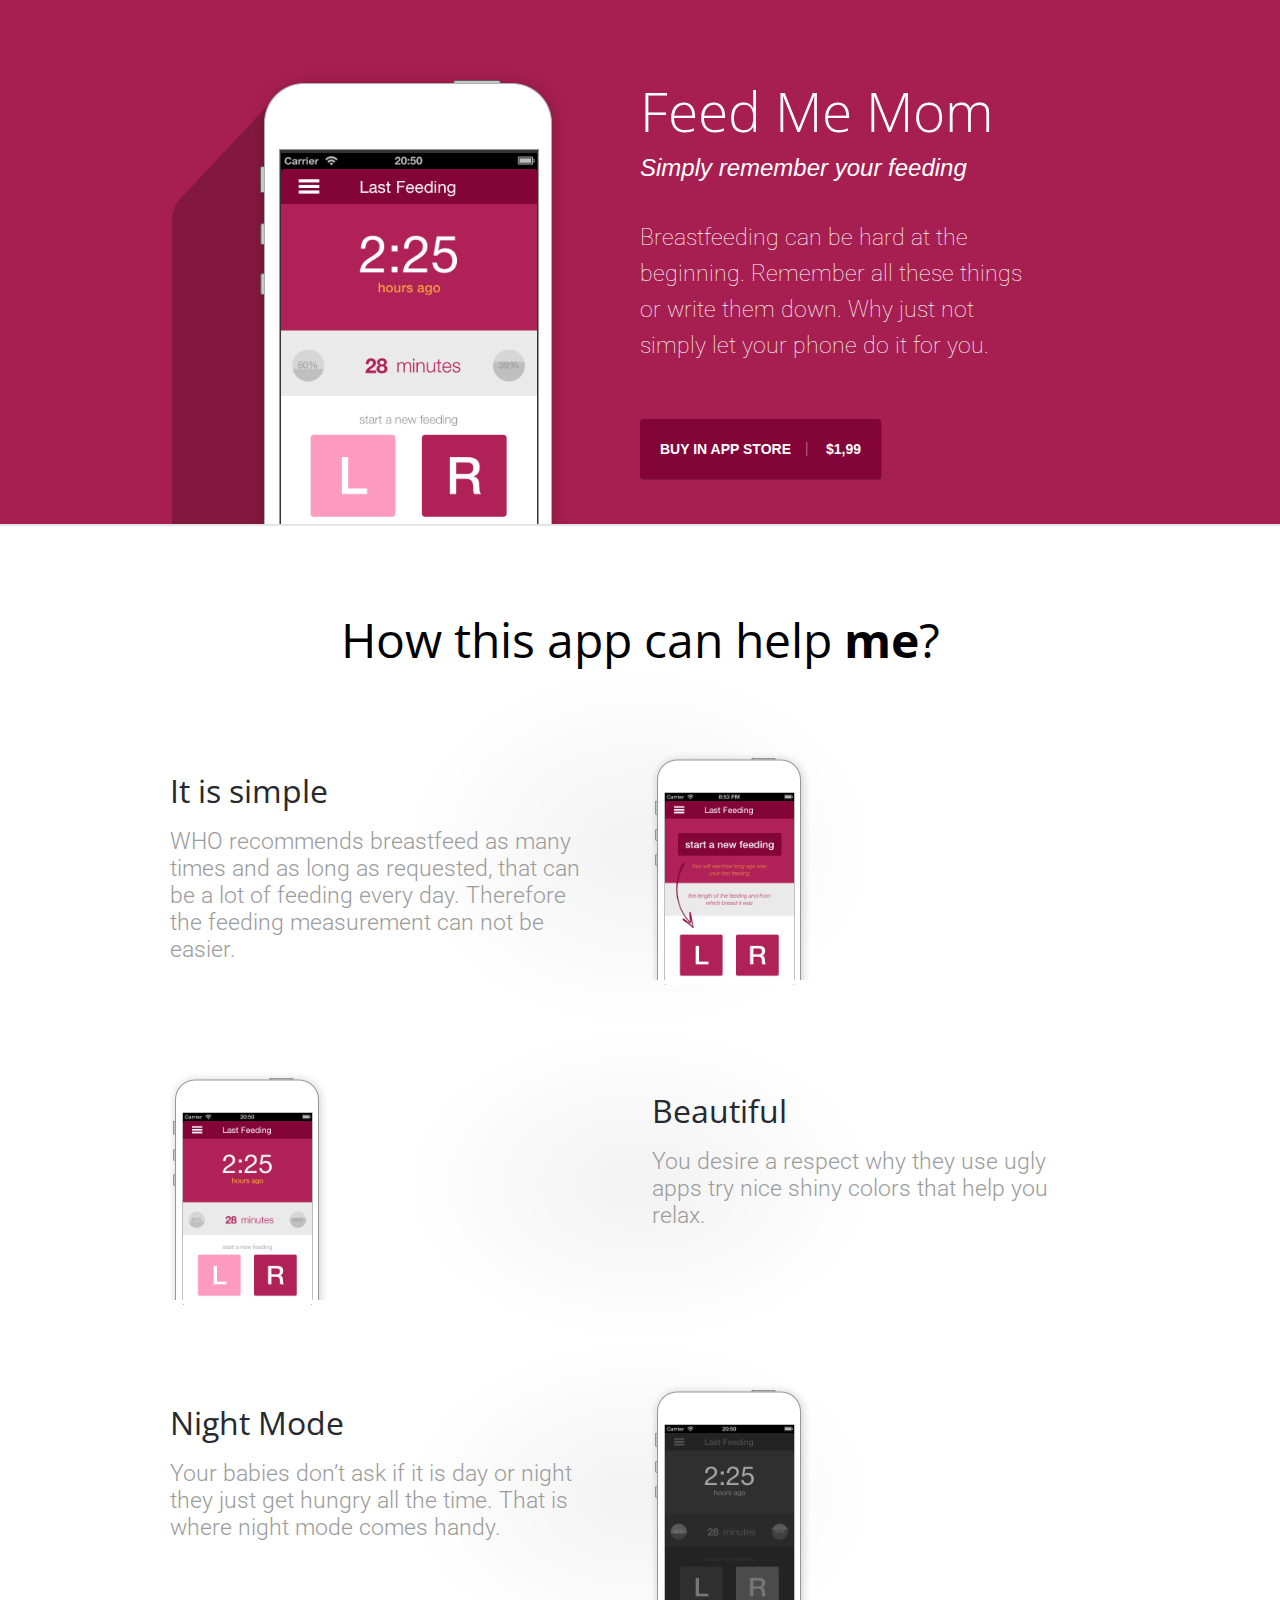
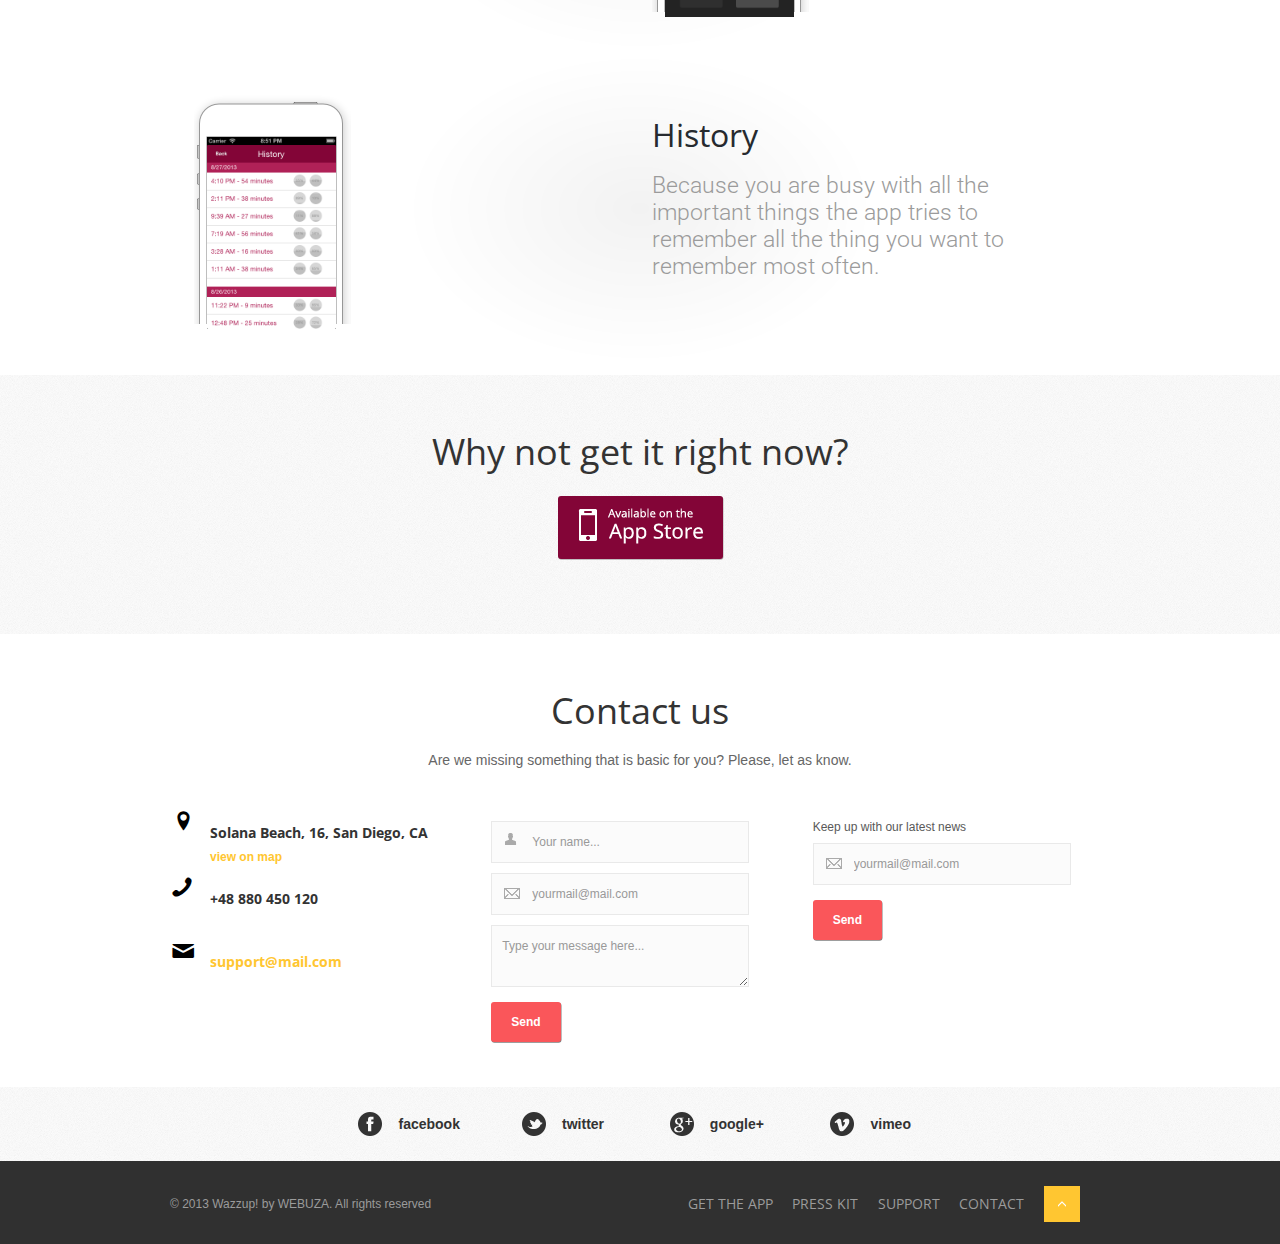
==== src/site/index.html @ a7f9e222 "Site - Fonts added" ====
<!DOCTYPE HTML>
<html>
<head>
    <meta charset="utf-8">
    <meta name="viewport" content="width=device-width, initial-scale=1, maximum-scale=1">
    <title>Feed Me Mom| Simply remember your feeding</title>
    <meta name="keywords" content=""/>
    <meta name="description" content=""/>
    <link rel="stylesheet" href="css/bootstrap.min.css"/>
    <link rel="stylesheet" href="css/bootstrap-responsive.min.css"/>
    <link rel="stylesheet" href="css/styles.css"/>
    <link rel="stylesheet" href="css/prettyPhoto.css"/>
    <link rel="shortcut icon" href="img/favicon.ico" type="image/x-icon"/>
    <link href='http://fonts.googleapis.com/css?family=Open+Sans:400,700' rel='stylesheet' type='text/css'>
    <link href='http://fonts.googleapis.com/css?family=Roboto:400,100,100italic,300,300italic,400italic,500,700' rel='stylesheet' type='text/css'>
    <script src="http://ajax.googleapis.com/ajax/libs/jquery/1.8.2/jquery.min.js"></script>
    <script type="text/javascript" src="js/jquery.backstretch.min.js"></script>
    <script type="text/javascript" src="js/slides.min.jquery.js"></script>
    <script type="text/javascript" src="js/jquery.tipTip.minified.js"></script>
    <script type="text/javascript" src="js/main3.js"></script>
    <script type="text/javascript" src="js/organictabs.jquery.js"></script>
    <script type="text/javascript" src="js/jquery.prettyPhoto.js"></script>
    <script type="text/javascript" src="js/jquery-mobilemenu.js"></script>
    <script type="text/javascript">
        $(document).ready(function() {
            $('.to-top').click(function() {
                $("html, body").animate({scrollTop: 0}, 600);
                return false;
            });
        });
    </script>
</head>

<body>
<div class="main">
    <div class="main-content">
        <div class="wrapper clearfix">
            <div class="main-c1">
                <div class="title">
                    <h1 class="headline">Feed Me Mom</h1>

                </div>
                <div class="row-fluid">
                    <h2 class="headline">Simply remember your feeding</h2>
                    <div class="subheadline">
                        Breastfeeding can be hard at the beginning. Remember all these things
                        or write them down. <strong>Why just not simply let your phone do it for you.</strong>
                    </div>
                    <div class="buttons">
                        <div class="buy-button">
                            <a class="pink-box style-white" href="http://themeforest.net/item/wazzup-bootstrap-responsive-landing-page/5384022">Buy in App Store<span>$1,99</span></a></div>
                        <!--<div class="demo-button"><a class="yellow-box style-white" href="#">Take a demo</a></div>-->
                    </div>
                </div>
            </div>
            <div class="main-c2 phone-box phone-box-with-shadow">
                <img src="img/screenshots/screen_lastfeeding.png" alt="" />
            </div>
        </div>
    </div>
</div>

<div class="content-wrap">

	<div class="content-wrap">

		<div class="main-features">
			<div class="wrapper">
				<h1 class="main-feat-title" id="features">
					How this app can help <span class="bold">me</span>?
				</h1>
				<div class="box first">
					<div class="row-fluid">
						<div class="span6 phone-text">
							<H4>It is simple</H4>
							<p>
                                WHO recommends breastfeed as many times and as long as requested, that can be a lot of feeding every day. Therefore the feeding measurement can not be easier.
                            </p>
						</div>

						<div class="span6">
                            <div class="phone-box">
                                <img src="img/screenshots/screen_firststart.png" alt="" />
                            </div>
						</div>
					</div>

				</div>

				<div class="box second">
					<div class="row-fluid">
						<div class="span6 rightside phone-text">

							<H4>Beautiful</H4>
							<p>You desire a respect why they use ugly apps try nice shiny colors that help you relax.
							</p>

						</div>

						<div class="span6 leftside">
                            <div class="phone-box">
                                <img src="img/screenshots/screen_lastfeeding.png" alt="" />
                            </div>
                        </div>

					</div>
				</div>

                <div class="box second">
                    <div class="row-fluid">
                        <div class="span6 lefttside phone-text">

                            <H4>Night Mode</H4>
                            <p>Your babies don’t ask if it is day  or night they just get hungry all the time. That is where night mode comes handy.
                            </p>

                        </div>

                        <div class="span6 rightside">
                            <div class="phone-box">
                                <img src="img/screenshots/screen_nighmode.png" alt="" />
                            </div>
                        </div>

                    </div>
                </div>

				<div class="box last">
					<div class="row-fluid">
						<div class="span6 rightside phone-text">
							<H4>History</H4>
							<p>Because you are busy with all the important things the app tries to remember all the thing you want to remember most often.
							</p>

						</div>

						<div class="span6 lefttside">
                            <div class="phone-box">
                                <img src="img/screenshots/screen_history.png" alt="" />
                            </div>
                        </div>

					</div>
				</div>
			</div>

		</div>

	</div>

	<div class="foo-button">
		<div class="wrapper exsmall">
			<h1>Why not get it right now?</h1>
			<div class="row-fluid">

					<a href="#" class="button appstore pink-box">
						<img src="img/buttons/button_appstore.png" alt="" />
					</a>

				<!--<div class="span4">-->
					<!--<a href="#" class="button googleplay blue-box">-->
						<!--<img src="img/buttons/button_googlePlay.png" alt="" />-->
					<!--</a>-->
				<!--</div>-->

				<!--<div class="span4">-->
					<!--<a href="#" class="button windows green-box">-->
						<!--<img src="img/buttons/button_win.png" alt="" />-->
					<!--</a>-->
				<!--</div>-->

			</div>
		</div>
	</div>

	<div class="contact-form" id="contact-us">
		<div class="wrapper">
			<h1>Contact us</h1>
			<h2>Are we missing something that is basic for you? Please, let as know.</h2>
			<div class="row-fluid">
				<div class="span4">
					<address>
						<div class="map">
							<span class="entypo-icon size-x3 style-black">&#59172;</span>
							<p>Solana Beach, 16, San Diego, CA</p>
							<a href="#">view on map</a>
						</div>

						<div class="phone">
							<span class="entypo-icon size-x3 style-black">&#128222;</span>
							<p>+48 880 450 120</p>
						</div>

						<div class="email">
							<span class="entypo-icon size-x3 style-black">&#9993;</span>
							<p>
								<a href="mailto:support@wizapps.com">support@mail.com</a>
							</p>
						</div>
					</address>
				</div>

				<div class="span4">
					<form name="contact" method="POST" action="process.php" id="contact-form">

						<div class="name">
							<input name="name" type="text" placeholder="Your name..." />
						</div>

						<div class="email">
							<input name="email" type="text" placeholder="yourmail@mail.com" />
						</div>

						<div class="message">
							<textarea name="message" placeholder="Type your message here..."></textarea>
						</div>

						<div class="submit">
							<input class="red-box" type="submit" value="Send" name="submit" />
						</div>
					</form>
				</div>


				<div class="span4">
					<div class="subscription">
						<form name="contact2" method="POST" action="subscript.php" id="subscript-form">
							<p>Keep up with our latest news</p>
							<div class="email">
								<input name="email" type="text" placeholder="yourmail@mail.com">
							</div>

							<div class="submit">
								<input class="red-box" type="submit" value="Send" name="submit2" />
							</div>
						</form>
					</div>
				</div>

			</div>
		</div>
	</div>

	<!--### bottom-social ###-->
	<div class="bottom-social visible-desktop">
		<div class="wrapper exsmall">
			<div class="row-fluid">

				<div class="span3">
					<a href="#" class="fb"><span>facebook</span></a>
				</div>

				<div class="span3">
					<a href="#" class="tw"><span>twitter</span></a>
				</div>

				<div class="span3">
					<a href="#" class="gplus"><span>google+</span></a>
				</div>

				<div class="span3">
					<a href="#" class="vimeo"><span>vimeo</span></a>
				</div>

			</div>
		</div>
	</div>

</div>

<div class="footer">
    <div class="wrapper">
        <div class="row-fluid">
            <div class="span6 copy">
                <p>© 2013 Wazzup! by WEBUZA. All rights reserved</p>
            </div>

            <div class="span6 right visible-desktop">
                <a href="#toppage" class="to-top"></a>
                <ul class="bottom-menu visible-desktop">
                    <li><a href="#">Get the App</a></li>
                    <li><a href="#">Press Kit</a></li>
                    <li><a href="#">Support</a></li>
                    <li><a href="#">Contact</a></li>
                </ul>
            </div>
        </div>
    </div>
</div>

</body>

</html>
---- src/site/css/styles.css ----
@font-face {
    font-family: 'roboto';
    src: url('fonts/Roboto-Light.tts');
    src: url('fonts/entypo.eot?#iefix') format('embedded-opentype'), url('fonts/entypo.woff') format('woff'), url('fonts/entypo.ttf') format('truetype'), url('fonts/entypo.svg#entypo') format('svg');
    font-weight: normal;
    font-style: normal;

}

@font-face {
    font-family: 'entypo';
    src: url('fonts/entypo.eot');
    src: url('fonts/entypo.eot?#iefix') format('embedded-opentype'), url('fonts/entypo.woff') format('woff'), url('fonts/entypo.ttf') format('truetype'), url('fonts/entypo.svg#entypo') format('svg');
    font-weight: normal;
    font-style: normal;

}

@font-face {
    font-family: 'entypo-social';
    src: url('fonts/entypo-social.eot');
    src: url('fonts/entypo-social.eot?#iefix') format('embedded-opentype'), url('fonts/entypo-social.woff') format('woff'), url('fonts/entypo-social.ttf') format('truetype'), url('fonts/entypo-social.svg#entypo-social') format('svg');
    font-weight: normal;
    font-style: normal;
}

.entypo-icon {
    position: absolute;
    font-family: 'entypo';
    top: 0;
    left: 0;
    line-height: 0px;
    padding: 0 !important;
}

.buy-button a,
.demo-button a {
    padding: 23px 20px;
    border-radius: 3px;

    -moz-box-shadow: 0.5px 0.866px 0px 0px rgba(0, 0, 0, 0.3);
    -webkit-box-shadow: 0.5px 0.866px 0px 0px rgba(0, 0, 0, 0.3);
    box-shadow: 0.5px 0.866px 0px 0px rgba(0, 0, 0, 0.3);
    display: inline-block;
    margin: 5px auto;
    font-family: "Arial";
    font-size: 14px;
    text-transform: uppercase;
    font-weight: bold;
}

.buy-button a:hover,
.demo-button a:hover {
    background-color: #303030 !important;
    color: #fff;
}

.size-x3 {
    font-size: 3em;
}

.size-x4 {
    font-size: 4em;
}

.style-yellow {
    color: #ffc631;
}

.style-black {
    color: #000;
}

.style-white {
    color: #fff;
}

.yellow-box {
    background-color: #ffc631;
}

.purple-box {
    background-color: #cb70d7;
}

.black-box {
    background-color: #000;
}

.blue-box {
    background-color: #63b5ff;
}

.green-box {
    background-color: #49c15e;
}

.red-box {
    background-color: #fa565a;
}

.pink-box {
    background-color: #830537;
}

li.span4 {
    position: relative;
}

.contact-form .submit input,
#subscript-form .submit input {
    border: none;
    /*padding:10px 10px; */
    font-size: 12px;
    font-family: Arial, Helvetica, sans-serif !important;
    font-weight: bold;
    color: #fff;
    padding: 10px 20px;
    border-radius: 3px;
    box-shadow: 0.5px 0.866px 0px 0px #7d7d7d;
    display: inline-block;
    margin: 5px auto;
}

.contact-form .submit input:hover {
    background: #000;
}

/*########### Table of Contents ###########





1  - Reset Styles

2  - Layout & General Styles

3  - Header Styles

4  - Main content Styles

5  - Buttons Styles

6  - Slider Styles

7  - Features Styles

8  - Tabbed Features Styles

9  - Footer Button Styles

10  - Responsive  Styles

11 -  Contact Form  Styles





###################################### */

/* ######## 1 - Reset Styles #########  */

/* ################################### */

html, body, div, span, object, iframe,
h1, h2, h3, h4, h5, h6, p, blockquote, pre,
a, img, small, strong, ol, ul, li, form, label,
table, caption, tr, td, footer, header {
    margin: 0;
    padding: 0;
    border: 0;
    font-size: 100%;
    font: inherit;
    vertical-align: baseline;
}

footer, header, menu, nav, section {
    display: block;
}

body {
    line-height: 1;
    /*text-rendering: optimizeLegibility;*/
    font-family: Arial, Helvetica, sans-serif;
}

body.mainpage {
    background: url(../img/bg1.png) repeat
}

ol, ul {
    list-style: none;
}

a:focus {
    outline: 0;
}

a:hover {
    text-decoration: none;
}

::-moz-selection {
    color: #f3f5f5;
    background: #406371;
}

#backstretch > img {

    max-width: none;
    display: none;

}

.backstretch {
    background: url(../img/bg1.png) repeat
}

/* ######## 2 - Layout & General Styles #########  */

/* ############################################## */

h1 {
    font-family: 'Open Sans', sans-serif;
    font-size: 55px;
    line-height: 60px;
}

h2 {
    font-family: 'Open Sans', sans-serif;
    font-size: 48px;
    line-height: 48px;
}

h3 {
    font-family: 'Open Sans', sans-serif;
    font-size: 36px;
    line-height: 36px;
}

h4 {
    font-family: 'Open Sans', sans-serif;
    font-size: 24px;
    line-height: 24px;
}

h5 {
    font-family: 'Open Sans', sans-serif;
    font-size: 18px;
    line-height: 20px;
}

h6 {
    font-family: 'Open Sans', sans-serif;
    font-size: 14px;
    line-height: 20px;
}

span.bold {
    font-family: inherit;
    font-size: inherit;
    line-height: inherit;
    font-weight: bold;
}

.wrapper {
    width: 940px;
    margin: 0 auto;
}

.wrapper.small {
    width: 700px;
    margin: 0px auto;
}

.small {
    width: 700px;
    margin: 0px auto;
}

.wrapper.exsmall {
    width: 600px;
    margin: 0px auto;
}

.clearfix:before, .clearfix:after {
    content: " ";
    display: table;

}

.clearfix:after {
    clear: both;
}

.clear {
    clear: both;
}

.pattern {
    position: fixed;
    width: 100%;
    background: url(../img/pattern.png) repeat;
    top: 0;
    display: block;
    height: 100%;
    z-index: -180;
}

.content-wrap {
    border-top: 1px solid #e5e5e5;
}

/* ######## 3 - Header Styles #########  */

/* ############################################## */

.top-nav {
    width: 100%;
    padding: 25px 0;
    height: 41px;
    border-bottom: 1px solid #e5e5e5;
    background: #fff;
    z-index: 199;
    display: block;
}

.top-nav.black {
    width: 100%;
    padding: 25px 0;
    height: 41px;
    background: rgb(42, 42, 42);
    z-index: 199;
    display: block;
    border: none;
}

.top-nav .wrapper {
    position: relative;
}

.top-nav .whrap-shadow {
    width: 100%;
    position: absolute;
    left: 0px;
    top: 66px;

}

.top-nav .whrap-shadow img {
    width: 100%;
}

.top-nav h1 {
    /*text-indent: -9999px;*/
    /*background: url(../img/logo_black.png) no-repeat left center;*/
    width: 163px;
    height: 37px;
    display: inline-block;
    float: left;
    padding-right: 15px;
    border-right: 1px solid #e5e5e5;
    float: left;
    font-size: 23px;
    line-height: 37px;
}

.top-nav.black h1 {
    text-indent: -9999px;
    background: url(../img/logo_white.png) no-repeat left center;
    width: 123px;
    height: 37px;
    display: inline-block;
    float: left;
    padding-right: 15px;
    border-right: 1px solid #e5e5e5;
    float: left
}

.top-nav .slogan {
    margin-left: 20px;
    display: inline-block;
    line-height: 37px;
    font-size: 11px;
    color: #888888;
    float: left;
}

.top-nav ul li {
    text-align: center;
}

.top-nav ul a {
    color: #333333;
    font-size: 14px;
    text-decoration: none;
}

.top-nav.black ul a {
    color: #fff;
    font-size: 14px;
    text-decoration: none;
}

.top-nav ul a:hover {
    text-decoration: underline;
}

.mainmenu {
    padding-top: 10px;
}

/*==================================================

 * Effect 2

 * ===============================================*/

/* ######## 4 - Main content Styles #########  */

/* ############################################## */

.main-content {
    min-height: 460px;
    background: none;
    padding: 41px 0px 0px 0px;;
    margin-top: 0px;
    text-align: center;
    background-color: #a71f50;
    color: white;
}

.main-content-second {
    text-align: center;

    height: 560px;

    background: none;

    padding: 50px 0 50px 0px;

    text-align: center;

    color: #f0f0f0;

}

.main-content-second h1 {
    color: #fff;
    width: 80%;
    margin: 0px auto;
    display: block;
    margin-bottom: 30px;
}

.main-content-second h2 {
    color: #fff;
    font-size: 18px;
    width: 80%;
    margin: 0px auto;
    display: block;
    padding-bottom: 35px;
    background: url(../img/divider-slider.jpg) no-repeat bottom center;
    line-height: 24px;
    font-weight: normal;
}

.main-c1 {
    float: right;
    width: 470px;
    margin-top: 75px;
}

.main-c2 {
    float: left;
    width: 421px;
    display: block;
    margin-left: 0px;
    text-align: center;
    margin-top: 21px;
}

.main-c2 img {
    max-width: 100%;
    max-height: 100%;
    vertical-align: bottom;
}

.main-content h1 {
    font-size: 55px;
    line-height: 60px;
    font-family: 'Open Sans', sans-serif;
    color: white;
    text-align: left;
}

.main-content h2 {
    font-size: 24px;
    color: white;
    margin: 15px 0px 50px 0px;
    line-height: 24px;
    text-align: left;
    font-family: "Helvetica Nueue", Helvetica, Arial, sans-serif;
}

.wrapper.news {
    width: 820px;
}

.main-content-news {
    min-height: 107px;
    text-align: center;
}

.main-content-news h1 {
    color: #fff;
    width: 80%;
    margin: 0px auto;
    display: block;
    margin-top: 35px;
}

.floatleft {
    float: left;
    margin-right: 40px;
    margin-bottom: 40px;
}

.imagecont {
    margin-bottom: 30px;
}

.box.news.first {
    padding-top: 30px;
}

.box.news.second {
    padding-top: 60px;
}

.box.news p {
    width: 100%;
    margin-bottom: 35px;
}

.main-news-title {
    margin-bottom: 30px;
    line-height: 40px;
}

.date, .date h6 {
    text-align: left !important;
    margin-bottom: 30px !important;
}

/* ######## 5 -  Buttons Styles #########  */

/* ############################################## */

.main-buttons {
    text-align: left;
}

.buy-button, .demo-button {
    display: inline-block;
}

.demo-button {
    margin-left: 20px;
}

.buy-button a span {
    padding-left: 20px;
    background: url(../img/divider.png) no-repeat left center;
    display: inline-block;
    margin-left: 15px;
}

.buttons {
    min-height: 106px;
    width: 380px;
    margin: 50px 0px 0px;
    font-size: 14px;
    text-align: left;
}

.main-content-second .buttons {
    min-height: 180px;
    margin: 20px auto 203px;
    font-size: 14px;
}

.buttons img {
    margin: 3px 0 0;
    float: left;
}

.bt2s a {
    margin-left: 20px;
}

/* ######## 6 -  Slider Styles #########  */

/* ###################################### */

.slides {
    background: url(../img/mockup/laptop.png) center no-repeat;
    width: 940px;
    height: 417px;
    overflow: visible;
    position: absolute;
    top: 520px;
}

.video {
    overflow: visible;
    margin-top: -260px;
}

.video iframe {
    border: 10px solid #fff;
    -webkit-border-radius: 10px;
    border-radius: 10px;
    -webkit-box-shadow: 5px 5px 49px 0px rgba(0, 0, 0, 0.29);
    box-shadow: 5px 5px 49px 0px rgba(0, 0, 0, 0.29);
    margin: 0px auto;
}

.slides_container {
    width: 530px;
    margin: 18px auto 100px;
    height: 330px;
    overflow: visible !important;
}

.slidesjs-previous {
    width: 40px;
    height: 68px;
    display: block;
    text-indent: -9999px;
    position: absolute;
    background: url(../img/left.png) no-repeat;
    left: 0px;
    top: -85px;
    -webkit-transform: scale(1.0);

    -moz-transform: scale(1.0);

    -ms-transform: scale(1.0);

    -o-transform: scale(1.0);

    transform: scale(1.0);

    -webkit-transition: all 0.15s ease-out;

    -moz-transition: all 0.15s ease-out;

    -o-transition: all 0.15s ease-out;

    transition: all 0.15s ease-out;
}

.slidesjs-next {
    width: 40px;
    height: 68px;
    display: block;
    text-indent: -9999px;
    position: absolute;
    background: url(../img/right.png) no-repeat;
    right: 0px;
    top: -85px;
    -webkit-transform: scale(1.0);

    -moz-transform: scale(1.0);

    -ms-transform: scale(1.0);

    -o-transform: scale(1.0);

    transform: scale(1.0);

    -webkit-transition: all 0.15s ease-out;

    -moz-transition: all 0.15s ease-out;

    -o-transition: all 0.15s ease-out;

    transition: all 0.15s ease-out;
}

.slidesjs-next:hover, .slidesjs-previous:hover {

    cursor: pointer;

    -webkit-transform: scale(0.85);

    -moz-transform: scale(0.85);

    -ms-transform: scale(0.85);

    -o-transform: scale(0.85);

    transform: scale(0.85);

}

.slidesjs-pagination {
    margin-top: 110px;
}

.slidesjs-pagination .slidesjs-pagination-item {
    display: inline-block;
    margin: 0px 6px;
    width: 10px;
    height: 10px;
    text-indent: -9999px;

}

.slidesjs-pagination .slidesjs-pagination-item a {
    width: 10px;
    height: 10px;
    text-indent: -9999px;
    background: #2F2F2F;
    -webkit-border-radius: 50%;
    border-radius: 50%;
    display: block;
}

.slidesjs-pagination .slidesjs-pagination-item a.active {
    background: #ffc631;
}

.pagination {
    width: 170px;
    margin: 50px auto;
}

.pagination li a {
    font-size: 0px;

    background-position: 0 100%;

    display: block;

    overflow: hidden;

    margin: 0 0 0 20px;

    float: left;

    height: 6px;

    width: 30px;
}

li.current a {
    background-position: 0 0;
}

/* ######## 7 -  Features Styles #########  */

/* ###################################### */

.content-wrap.second .features {
    padding-top: 280px;
}

.content-wrap.three .features {
    padding-top: 220px;
}

.features {
    background: #fff;
    padding: 53px 0 20px 0;
}

.features h1, .main-features h1 {
    font-size: 48px;
    color: #000;
    text-align: center;
    font-family: 'Open Sans', sans-serif;
    line-height: 120%;
}

.features h2, .main-features h2 {
    margin-top: 10px;
    text-align: center;
    color: #666666;
    font-size: 14px;
    line-height: 21px;
    font-family: Arial, Helvetica, sans-serif;
    font-weight: normal;
}

.main-features h2 {
    margin-top: 5px;
}

.featu {
    margin: 60px 0px 20px;
}

.featu-box {
    border-radius: 3px;
    padding: 0px 10px;
}

.featu-box:hover {
    margin-top: -1px;
    cursor: pointer;
    border: 1px solid #e9e9e9;
    border-bottom: 10px solid #e9e9e9; /* background-color: rgb( 114, 182, 35 ); */

    box-shadow: 1px 1px 0px 0px rgba(0, 0, 0, .1);
}

.featu h1 {
    margin-top: 45px;
    font-size: 17px;
    text-transform: none;
    color: #262a2f;
    font-family: 'Open Sans', sans-serif;
}

.featu p {
    padding: 0 30px;
    text-align: center;
    margin-top: 0px;
    font-size: 12px;
    text-transform: none;
    color: #666;
    line-height: 21px;
    margin-bottom: 40px;
    margin-top: 25px;
}

/*.featu-box:hover p { color:#fff;}*/

.icon {
    width: 164px;
    height: 164px;
    margin: 39px auto 0px auto;
    display: block;
}

.ft2 {
    opacity: 0;
    position: absolute;
    -ms-filter: "progid:DXImageTransform.Microsoft.Alpha(Opacity=0)";
}

.ft1 {
    position: absolute;
}

/* ######## 8 -  Main Features Styles #########  */

/* ############################################## */

.main-features {
    padding: 85px 0 10px 0;
}

.box.first {
    padding-top: 80px;
}

.box.second {
    padding-top: 40px;
}

.box.last {
    padding-top: 40px;
}

.box {
    min-height: 200px;
    padding: 40px 0px 00px 0px;
    background-size: 100% 1px, 100% 1px, auto;
    background-position: 50% 100%, 50% 100%, 50% 0;
    background-repeat: no-repeat, no-repeat, no-repeat;
    background-origin: padding-box, border-box, padding-box;
    border-bottom: 1px solid transparent;
    text-align: center;
    background: -webkit-linear-gradient(0deg, rgba(0, 0, 0, 0), rgba(0, 0, 0, 0.1) 50%, rgba(0, 0, 0, 0)), -webkit-linear-gradient(0deg, rgba(255, 255, 255, 0), rgba(255, 255, 255, 0.8) 50%, rgba(255, 255, 255, 0));
    background: -moz-linear-gradient(0deg, rgba(0, 0, 0, 0), rgba(0, 0, 0, 0.1) 50%, rgba(0, 0, 0, 0)), -moz-linear-gradient(0deg, rgba(255, 255, 255, 0), rgba(255, 255, 255, 0.8) 50%, rgba(255, 255, 255, 0));
    background: -ms-linear-gradient(0deg, rgba(0, 0, 0, 0), rgba(0, 0, 0, 0.1) 50%, rgba(0, 0, 0, 0)), -ms-linear-gradient(0deg, rgba(255, 255, 255, 0), rgba(255, 255, 255, 0.8) 50%, rgba(255, 255, 255, 0));
    background: -o-linear-gradient(0deg, rgba(0, 0, 0, 0), rgba(0, 0, 0, 0.1) 50%, rgba(0, 0, 0, 0)), -o-linear-gradient(0deg, rgba(255, 255, 255, 0), rgba(255, 255, 255, 0.8) 50%, rgba(255, 255, 255, 0));
    background: linear-gradient(0deg, rgba(0, 0, 0, 0), rgba(0, 0, 0, 0.1) 50%, rgba(0, 0, 0, 0)), linear-gradient(0deg, rgba(255, 255, 255, 0), rgba(255, 255, 255, 0.8) 50%, rgba(255, 255, 255, 0));

    background-image: -webkit-radial-gradient(50% 100%, rgba(0, 0, 0, 0.05), rgba(0, 0, 0, 0) 50%);
    background-image: -moz-radial-gradient(50% 100%, rgba(0, 0, 0, 0.05), rgba(0, 0, 0, 0) 50%);
    background-image: -ms-radial-gradient(50% 100%, rgba(0, 0, 0, 0.05), rgba(0, 0, 0, 0) 50%);
    background-image: -o-radial-gradient(50% 100%, rgba(0, 0, 0, 0.05), rgba(0, 0, 0, 0) 50%);
    background-image: radial-gradient(50% 100%, rgba(0, 0, 0, 0.05), rgba(0, 0, 0, 0) 50%);

}

.box .span6 {
    margin-top: 0px;
    margin-bottom: 40px;
}

.box h4 {
    font-size: 32px;
    text-transform: none;
    color: #262a2f;
    font-family: 'Open Sans', sans-serif;
    margin-bottom: 25px;
    text-align: left;
}

.box p {
    width: 90%;
    font-size: 22px;
    color: #9B9B9B;
    line-height: 25px;
    margin-bottom: 25px;
    text-align: left;
    font-weight: lighter;
}

.box a {
    color: #71B523;
    text-decoration: none;
    font-size: 12px;
}

.box a:hover {
    text-decoration: underline;
}

.span6.leftside {
    float: left;
    margin-left: 0px;
}

.span6.rightside {
    float: right
}

.imagelink1 {
    max-width: 460px;
    width: 100%;
}

.zoomcont {
    float: left;
    overflow: hidden;
}

.zoomlink a {
    display: block;
    overflow: hidden;
    position: relative;
}

.zoomlink a span.roll {
    opacity: 1;
    -o-transition-duration: 1s;
    -moz-transition-duration: 1s;
    -webkit-transition: -webkit-transform 1s;
    background: url(../img/zoom_icon.png) center center no-repeat #000;
    cursor: pointer;
    height: 100%;
    width: 100%;
    position: absolute;
    z-index: 10;
    opacity: 0;
}

.zoomlink a span.roll:hover {
    opacity: .8;
    -o-transition-duration: 1s;
    -moz-transition-duration: 1s;
    -webkit-transition: -webkit-transform 1s;
}

.zoomlink:hover span.over:after {
    opacity: 0.8;
    z-index: 100;
    overflow: auto;
}

ul.linkmore {
    list-style: none;
    text-align: left
}

ul.linkmore li {
    display: inline-block;
    padding-right: 15px;
    height: 18px;
    line-height: 18px;
    border-right: 1px solid #d2d2d2;
    padding-left: 20px;
}

ul.linkmore li a {
    color: #ffc631 !important;
}

ul.linkmore li:first-child {
    padding-left: 0px;
}

ul.linkmore li:last-child {
    border: none;
}

.small-features {
    padding: 53px 0 120px 0;
}

.small-features h1 {
    font-size: 36px;
    text-align: center;
    margin-bottom: 15px;
    line-height: 48px;
}

.small-features h2 {
    font-family: Arial, Helvetica, sans-serif;
    font-size: 14px;
    color: #666;
    text-align: center;
    margin-bottom: 20px;
    line-height: 20px;
    font-weight: normal;
}

.small-feat li {
    float: left;
    margin-top: 40px;
    margin-bottom: 30px;
}

.small-feat li.little-one,
.small-feat li.little-two,
.small-feat li.little-three {
    padding-left: 50px;
    padding-right: 15px;
    display: block;
}

.small-feat li.little-four,
.small-feat li.little-five,
.small-feat li.little-six {
    padding-left: 50px;
    padding-right: 15px;
    display: block;
}

.small-feat li.little-four {
    background: url(../img/icon/icon_features4.png) no-repeat left top
}

.small-feat li.little-five {
    background: url(../img/icon/icon_features5.png) no-repeat left top
}

.small-feat li.little-six {
    background: url(../img/icon/icon_features6.png) no-repeat left top
}

.small-feat li h5 {
    color: #333333;
    font-size: 18px;
    text-transform: none;
    font-family: 'Open Sans', sans-serif;
    margin-bottom: 15px;
}

.small-feat li p {
    color: #9B9B9B;
    font-size: 12px;
    text-transform: none;
    margin-bottom: 15px;
    line-height: 20px;
    text-align: left;
}

.small-feat li p a {
    color: #9B9B9B;
    text-decoration: underline;
    padding-left: 10px;
    font-size: 11px
}

.conrtainer-slide {
    padding: 40px 0px 50px 0px;
}

.hide {
    position: absolute;
    top: -9999px;
    left: -9999px;
}

#tabbed-content {
    background: #fff;
    border-top: 1px solid #E9E9E9;
    border-bottom: 1px solid #E9E9E9;
}

#tabbed-content h1 {
    font-size: 36px;
    text-align: center;
    margin-bottom: 15px;
    line-height: 48px;
}

#tabbed-content h2 {
    font-family: Arial, Helvetica, sans-serif;
    font-size: 14px;
    color: #666;
    text-align: center;
    margin-bottom: 40px;
    line-height: 18px;
    font-weight: normal;
}

#tabbed-content .nav {
    overflow: hidden;
    margin: -55px auto 0 auto;
    width: 100%;
    height: 55px;

}

#tabbed-content .nav li {
    width: 28px;
    float: left;
    margin: 0 10px 0 10px;
    padding-top: 0px;
    height: 28px;
    margin-bottom: 25px;
}

#tabbed-content .nav li.current-li {
    background: url(../img/tabs/button_back.png) no-repeat;
    width: 28px;
    height: 28px;
    position: relative;

}

#tabbed-content .nav li.current-li:after {
    background: url(../img/pointer.png) no-repeat;

    content: '';
    width: 40px;
    height: 20px;
    position: absolute;
    left: -7px;
    top: 35px;
}

#tabbed-content .nav li.last {
}

#tabbed-content .nav li a {
    display: block;
    text-decoration: none;
    text-indent: -9999px;
    width: 35px;
    height: 30px;
}

.tabbed-wrap {
    padding-top: 0px;
    width: 240px;
    margin: 0 auto;
}

#tabbed-content ul {
    list-style: none;
}

#tabbed-content li.nav-one a {
    background: url(../img/tabs/icon_tab1.png) no-repeat center center;
    height: 28px;
    width: 28px;
}

#tabbed-content li.nav-two a {
    background: url(../img/tabs/icon_tab2.png) no-repeat center center;
    height: 28px;
    width: 28px;
}

#tabbed-content li.nav-three a {
    background: url(../img/tabs/icon_tab3.png) no-repeat center center;
    height: 28px;
    width: 28px;
}

#tabbed-content li.nav-four a {
    background: url(../img/tabs/icon_tab4.png) no-repeat center center;
    height: 28px;
    width: 28px;
}

#tabbed-content li.nav-five a {
    background: url(../img/tabs/icon_tab5.png) no-repeat center center;
    height: 28px;
    width: 28px;
}

/* ############## Gallery ################# */

#gallery .conrtainer-slide {
}

#gallery ul {
}

#gallery li {
    position: relative;
    max-width: 100%;
    margin-bottom: 20px;
}

#gallery li a {
    display: block;
    overflow: hidden;
    position: relative;
}

#gallery li a img.a {
}

#gallery li a span.roll {

    opacity: 1;

    -o-transition-duration: 1s;

    -moz-transition-duration: 1s;

    -webkit-transition: -webkit-transform 1s;

    background: url(../img/zoom_icon.png) center center no-repeat #000;

    cursor: pointer;

    height: 99%;

    width: 100%;

    position: absolute;

    z-index: 10;

    opacity: 0;

}

#gallery li  a span.roll:hover {

    opacity: .8;

    -o-transition-duration: 1s;

    -moz-transition-duration: 1s;

    -webkit-transition: -webkit-transform 1s;

}

#gallery li:hover span.over:after {
    opacity: 0.8;
    z-index: 100;
    overflow: auto;
}

.zoom-icon {

    width: 36px !important;

    height: 36px !important;

    position: absolute;

    top: 42%;

    left: 42%;

    border: 0 !important;

    box-shadow: none !important;

    -moz-box-shadow: none !important;

    -webkit-box-shadow: none !important;

    -ms-box-shadow: none !important;

    -o-box-shadow: none !important;

    border: 0 !important

}

/* ############## About us ################# */

#about .span4 {
    text-align: center;
}

#about .span4 .team {
    width: 180px;
    height: 180px;
    margin: 25px auto;
    background-position: top left;
}

#about .span4 .team:hover, #about .span4:hover .team {
    background-position: 0 bottom;
}

#about .span4 .team.one {
    background-image: url(../img/mockup/team1.png);
    background-repeat: no-repeat;
}

#about .span4 .team.two {
    background-image: url(../img/mockup/team2.png);
    background-repeat: no-repeat;
}

#about .span4 .team.three {
    background-image: url(../img/mockup/team3.png);
    background-repeat: no-repeat;
}

#about .span4 h3 {
    font-size: 18px;
    text-align: center;
    line-height: 30px;
}

#about .span4 p {
    font-size: 14px;
    line-height: 21px;
    color: #666666;
    text-align: center
}

#about .social-link {
    margin: 15px auto 0px auto;
}

#about .social-link a {
    display: inline-block;
    text-indent: -9999px;
    width: 24px;
    height: 24px;
    background-position: top left;
    margin: 0px 6px;
    background-repeat: no-repeat;
}

#about .social-link a:hover {
    background-position: bottom left;
}

#about .social-link a.twitter {
    background-image: url(../img/social/icon_t.png);
}

#about .social-link a.fb {
    background-image: url(../img/social/icon_facebook.png)
}

#about .social-link a.skype {
    background-image: url(../img/social/icon_skype.png)
}

/* ############## What say ################# */

#say {
}

#say .say {
    margin-bottom: 20px;
}

#say .blockquote {
    background: #fff url(../img/blaquoter.png) no-repeat 10px 10px;
    padding: 15px 20px 15px 40px;
    border: 2px solid #E9E9E9;
    margin-right: 30px;
    line-height: 21px;
    font-size: 12px;
    font-style: italic;
    color: #9b9b9b;
    margin-bottom: 20px;
    position: relative
}

#say .blockquote:after {
    content: '';
    background: url(../img/tringle.png);
    width: 21px;
    height: 20px;
    position: absolute;
    bottom: -20px;
    left: 40px;
}

#say .author {
    width: 100%;
    overflow: auto;
    margin-bottom: 10px;
}

#say .author span {
    display: inline-block;
}

#say .author .avatar {
    width: 70px;
    height: 70px;
    margin-right: 10px;
    float: left;
    background-position: left top;
    background-repeat: no-repeat;
}

#say .say:hover .avatar, #say .say .avatar:hover {
    background-position: left bottom;
}

#say .author.one .avatar {
    background-image: url(../img/mockup/small-avat-1.png)
}

#say .author.two .avatar {
    background-image: url(../img/mockup/small-avat-2.png)
}

#say .author.three .avatar {
    background-image: url(../img/mockup/small-avat-3.png)
}

#say .author .name {
    width: 175px;
    min-height: 70px;
    font-size: 12px;
    line-height: 21px;
    color: #666666;
    float: left
}

#say .author .name strong {
    font-weight: bold;
    font-family: 'Open Sans', sans-serif;
    font-size: 14px;
    color: #303030;
    line-height: 24px;
}

/* ############## Text ################# */

#text p {
    color: #9b9b9b;
    font-size: 12px;
    line-height: 20px;
}

#text .dropcap {
    color: #ffc631;
    font-size: 36px;
    float: left;
    line-height: 40px;
    margin-right: 10px;
    margin-bottom: 10px;
}

/* ############## Pricing Tables ################# */

span.price {
    font-family: 'Open Sans';
    font-weight: bold;
    font-size: 18px;
    color: inherit;
}

#pricing {
    padding: 0 0 0px;
}

#pricing .pric {
    border: 1px #e5e5e5 solid;
    background: #fafafa;
    margin-top: 10px;
    margin-bottom: 10px;
    color: #666666;
    font-size: 12px;
    line-height: 18px;
    text-align: center
}

#pricing .pric2 {
    padding: 10px 0px;
    background: #fff;
    border: 1px #e5e5e5 solid;
    color: #666666;
    font-size: 12px;
    line-height: 18px;
    text-align: center
}

#pricing .pric .price-head {
    font-size: 13px;
    text-transform: uppercase;
    line-height: 35px;
}

#pricing .pric2 .price-head {
    font-size: 13px;
    text-transform: uppercase;
    line-height: 35px;
}

#pricing .pric .price-sum {
    color: #fff;
    text-transform: uppercase;
    line-height: 55px;
    height: 55px;
}

#pricing .pric2 .price-sum {
    color: #fff;
    text-transform: uppercase;
    line-height: 55px;
    height: 55px;
}

#pricing .pric .price-spec {
    padding: 0px 10px;
}

#pricing .pric2 .price-spec {
    padding: 0px 10px;
}

#pricing .pric .price-spec .price-spec-item {
    padding: 10px 15%;
    border-bottom: 1px solid #ebebeb;
    width: 70%;
}

#pricing .pric2 .price-spec .price-spec-item {
    padding: 10px 15%;
    border-bottom: 1px solid #ebebeb;
    width: 70%;
}

#pricing .pric .price-spec .price-spec-item.last {
    border: none;
}

#pricing .pric2 .price-spec .price-spec-item.last {
    border: none;
}

#pricing .pric .price-order {
    padding: 25px 0px;
}

#pricing .pric2 .price-order {
    padding: 25px 0px;
}

/* ######## 9 -  Footer Button Styles #########  */

/* ###################################### */

.foo-button {
    display: block;
    background: url(../img/bg1.png) repeat;
    text-align: center;
    padding: 53px 0px 70px 0px;
}

.foo-button h1 {
    font-size: 36px;
    text-align: center;
    margin-bottom: 15px;
    line-height: 48px;
}

.foo-button h2 {
    font-family: Arial, Helvetica, sans-serif;
    font-size: 14px;
    color: #666;
    text-align: center;
    margin-bottom: 20px;
    line-height: 21px;
    font-weight: normal;
}

a.button {
    padding: 12px 20px;
    border-radius: 3px;
    box-shadow: 0.5px 0.866px 0px 0px #afafaf;
    display: inline-block;
    margin: 5px auto;
}

a.button:hover {
    background: #303030;
}

a.button-text {
    padding: 10px 20px;
    border-radius: 3px;
    box-shadow: 0.5px 0.866px 0px 0px #afafaf;
    display: inline-block;
    margin: 5px auto;
}

a.button-text:hover {
    background: #303030;
    color: #fff;
}
.foo-button .span4 {
    margin-top: 10px;
    margin-bottom: 10px;
}

/* ######## 10 -  contact form #########  */

/* ###################################### */

.contact-form {
    display: block;
    padding: 53px 0px 00px 0px;
    background: #fff;
}

.contact-form.black {
    display: block;
    padding: 53px 0px 00px 0px;
    background: url(../img/map.jpg) repeat top center;
}

.contact-form h1 {
    font-size: 36px;
    text-align: center;
    margin-bottom: 15px;
    line-height: 48px;
}

.contact-form.black  h1 {
    color: #fff;
}

.contact-form h2 {
    font-family: Arial, Helvetica, sans-serif;
    font-size: 14px;
    color: #666;
    text-align: center;
    margin-bottom: 40px;
    line-height: 21px;
    font-weight: normal;
}

.contact-form .span4 {
    margin-top: 10px;
    margin-bottom: 40px;
}

.contact-form input[type="text"] {
    padding-left: 40px;
    padding-right: 10px;
    height: 32px;
    border: 1px #E9E9E9 solid;
    background: #FBFBFB;
    font-size: 12px;
    color: #2F2F2F;
    line-height: 32px;
    -webkit-border-radius: 0px;

    border-radius: 0px;
    -moz-box-shadow: none;

    box-shadow: none;
}

.contact-form input[type="text"]:active, .contact-form input[type="text"]:focus {
    border: 1px solid #000;
}

.contact-form textarea {
    background: #FBFBFB;
    padding: 10px;
    font-size: 12px;
    color: #2F2F2F;
    line-height: 20px;
    border: 1px #E9E9E9 solid;
    -webkit-border-radius: 0px;

    border-radius: 0px;
    -moz-box-shadow: none;

    box-shadow: none;
    width: 236px;
}

.contact-form textarea:active, .contact-form textarea:focus {
    border: 1px solid #000;
}

.contact-form .name input {
    background: #FBFBFB url(../img/icon/name-icon.png) no-repeat 13px 11px;
}

.contact-form .email input {
    background: #FBFBFB url(../img/icon/email-icon.png) no-repeat 12px 14px;
}

.contact-form22 .submit input {
    border: none;
    padding: 10px 10px;
    font-size: 12px;
    font-family: Arial, Helvetica, sans-serif !important;
    font-weight: bold;
    color: #fff;
    background: #72B623;
    -webkit-transition: background 200ms ease-in;

    -moz-transition: background 200ms ease-in;

    -ms-transition: background 200ms ease-in;

    -o-transition: background 200ms ease-in;

    transition: background 200ms ease-in;
}

.contact-form .submit input:hover {
    background: #000;
}

.contact-form .subscription {
    font-size: 12px;
    color: #595959;
    line-height: 12px;
}

.contact-form .subscription p {
    margin-bottom: 10px;
}

.contact-form.black .subscription p {
    color: #fff;
}

.contact-form .subscription .submit input {
    padding: 0px 5px;
}

/* ######## 11 - bottom social #########  */

/* ###################################### */

.bottom-social {
    display: block;
    display: block;
    background: url(../img/bg1.png) repeat;
    text-align: center;
    height: 24px;
    padding: 25px 0px;
}

.bottom-social.news {
    padding: 30px 0px;
}

.bottom-social a {
    color: #333333;
    font-size: 14px;
    text-transform: lowercase;
    font-weight: bold;
    line-height: 24px;
    display: inline-block;
    height: 24px;
    background-repeat: no-repeat;
    padding-left: 40px;
    background-position: left top;
}

.bottom-social a span {
}

.bottom-social a:hover {
    background-position: 0px -24px;
}

.bottom-social a.fb {
    background-image: url(../img/social/icon_f1.png);
}

.bottom-social a.tw {
    background-image: url(../img/social/icon_t1.png)
}

.bottom-social a.gplus {
    background-image: url(../img/social/icon_g+1.png)
}

.bottom-social a.vimeo {
    background-image: url(../img/social/icon_vimeo1.png)
}

.bottom-social a.youtube {
    background-image: url(../img/social/icon_youtube1.png)
}

/* ######## 12 -  footer #########  */

/* ###################################### */

.footer {
    display: block;
    height: 36px;
    background: #303030;
    padding: 25px 0 22px 0px;
    color: #9b9b9b;
    font-size: 12px;
    line-height: 36px;
}

.footer  .to-top {
    float: right;
    width: 36px;
    height: 36px;
    background: #ffc631 url(../img/icon/totop.png) no-repeat center center;
    display: inline-block;
    margin-right: 30px;
    margin-left: 12px;
}

.footer .rightblack .to-top {
    margin-right: 0px;
}

.footer  .to-top:hover {
    background-color: #000;
}

.footer ul.bottom-menu {
    float: right
}

.footer ul.bottom-menu li {
    display: inline-block;
    line-height: 36px;
    font-family: 'Open Sans', sans-serif;
    padding: 0px 8px;
}

.footer ul.bottom-menu li a {
    text-transform: uppercase;
    font-size: 14px;
    line-height: 36px;
    color: #9B9B9B;
}

.footer ul.bottom-menu li a:hover {
    color: #fff;
}

.footer ul.bottom-social-menu {
    float: left;
    display: inline-block;
    margin-top: 7px;
}

.footer ul.bottom-social-menu li {
    width: 24px;
    height: 24px;
    margin: 0px 5px;
    display: inline-block;
}

.footer ul.bottom-social-menu li a {
    display: block;
    text-indent: -9999px;
    width: 24px;
    height: 24px;
    background-repeat: no-repeat;
    background-position: top left;
}

.footer ul.bottom-social-menu li a:hover {
    background-position: 0px -24px;
}

.footer ul.bottom-social-menu li a.fb {
    background-image: url(../img/social/icon_facebook.png);
}

.footer ul.bottom-social-menu li a.tw {
    background-image: url(../img/social/icon_t.png);
}

.footer ul.bottom-social-menu li a.gp {
    background-image: url(../img/social/icon_g+.png);
}

.footer ul.bottom-social-menu li a.vm {
    background-image: url(../img/social/icon_vimeo.png);
}

/* ######## 11 -  Contact Form  Styles #########  */

/* ########################################### */

address {
    font-family: 'Open Sans', sans-serif;
}

.black address .map {
    padding-left: 35px;
    background: url(../img/icon/Places-40-white.png) no-repeat left top;
    margin-bottom: 20px;
}

address .map {
    padding-left: 40px;
    position: relative;
    margin-bottom: 20px;
}

address .map span {
    left: 5px;
}

.black address .map p, .black address .phone p {
    color: #fff;
}

address .map p {
    font-size: 14px;
    font-weight: bold;
    color: #333333;
    line-height: 24px;
}

address .map a {
    font-family: Arial, Helvetica, sans-serif;
    font-weight: bold;
    color: #ffc631;
    font-size: 12px;
}

.black address .phone {
    padding-left: 35px;
    background: url(../img/icon/Communication-3-white.png) no-repeat left top;
    margin-bottom: 40px;
}

address .phone {
    padding-left: 40px;
    position: relative;
    margin-bottom: 40px;
}

address .phone p {
    font-size: 14px;
    font-weight: bold;
    color: #333333;
    line-height: 24px;
}

.black address .email {
    padding-left: 35px;
    background: url(../img/icon/Communication-53-white.png) no-repeat left top;
    margin-bottom: 40px;
}

address .email {
    padding-left: 40px;
    position: relative;
    margin-bottom: 40px;
}

address .email a {
    color: #ffc631;
    font-weight: bold;
    font-size: 14px;
}

address a:hover {
    text-decoration: underline;
}

.video-button {
    display: none;
}

/* ######## 10 -  Responsive  Styles #########  */

/* ###################################### */

@media (min-width: 768px) and (max-width: 950px) {

    .wrapper, .wrapper.news {
        width: 735px;
        margin: 0 auto;
    }

    .slides {
        position: absolute;
        left: 1%;
    }

    .video {
        margin-top: -60px;
    }

    h1.title {
        font-size: 35px;
    }

    .slidesjs-navigation {
        display: none;
    }

    .main-c1 {
        width: 100%;
        text-align: center;
        float: left;
    }

    .main-c2 {
        width: 100%;
        margin: 0px;
    }

    .main-content h1 {
        text-align: center;
    }

    .main-content h2 {
        text-align: center;
    }

    .buttons {
        width: 480px;
        margin: 30px auto 20px !important;
        text-align: center;
    }

    #gallery ul {
        height: auto;
        overflow: auto;
    }

    #gallery .row-fluid {

        width: 100%;
    }

    .contact-form input[type="text"], .contact-form textarea {
        width: 170px
    }

}

@media (min-width: 480px) and (max-width: 767px) {

    .main-content-second .buttons {
        margin: 20px auto 0;
    }

    .wrapper, .wrapper.news {
        width: 480px;
        margin: 0 auto;
    }

    .slides, .video {
        display: none;
    }

    .video-button {
        display: block;
        text-align: center;
        margin-top: -60px;
    }

    .video-button a {
        display: inline-block;
        height: 128px;
        /*margin: 10px 0;*/
        width: 128px;
        background: url("../img/play2_big.png") no-repeat scroll 0 0 transparent;
    }

    .video-button a:hover {
        background: url("../img/play2_big_hover.png") no-repeat scroll 0 0 transparent;
    }


    .main-content-second {
        height: 420px;
    }

    .play {
        background: none repeat scroll 0 0 transparent;
        height: 128px;
        margin: 10px 0;
        width: 128px;
    }


    .buttons {
        margin: 20px auto 30px;
        text-align: center;
    }

    .box p {
        width: 100%
    }

    li.aboutus {
        width: 60px;
        padding: 0 110px;
        min-height: 80px;
    }

    #gallery {
        width: 300px;
        margin: 0 auto;
    }

    #gallery li img {
        width: 100%;
        margin: 0 0 0 0px;
    }

    .floatleft {
        margin: 0px 0px 20px 0px;
        max-width: 100%;
    }

    .scr1 {
        display: none;
    }

    .date h6, h6.date {
        margin-bottom: 20px !important;
    }

    .content-wrap.second .features, .content-wrap.three .features {
        padding-top: 40px;
    }

    .main-content h2 {
        font-size: 12px;
        margin: 10px 0 0;
    }

    .main-content-second h2 {
        font-size: 12px;
        margin: 10px 0 0;
        width: 100%
    }

    .featu {
        margin: 20px 0px;
    }

    .features {
        padding: 30px 0 0;
    }

    h1.title {
        font-size: 30px;
        line-height: 40px;
    }

    .features h1, .main-features h1, .small-features h1, #tabbed-content h1, .foo-button h1, .contact-form h1 {
        font-size: 30px;
        line-height: 120%
    }

    .features h2, #tabbed-content h2, .foo-button h2 {
        font-size: 13px;
    }

    .wrapper.small {
        width: 100%;
    }

    .wrapper.exsmall {
        width: 100%;
    }

    .row-fluid.small {
        width: 100%;
    }

    .main-c1 {
        float: left;
        width: 480px;
        margin: 0 auto;
    }

    .main-c2 {
        width: 100%;
        margin: 0px;
    }

    .slide-bg {
        display: none;
    }

    .tabbed_content {
        height: 720px;
    }

    h1.title {
        font-size: 30px;
        text-align: center;
    }

    .main-content h2 {
        text-align: center;
    }

    #gallery ul {
        height: auto;
        margin: 0 auto;
        overflow: auto;
    }

}

@media (max-width:480px) {

    .main-content {
        min-height: 340px;
    }

    .main-content-second {
        height: 580px;
    }

    .content-wrap.second .features, .content-wrap.three .features {
        padding-top: 40px;
    }

    .features {
        padding: 30px 0 0;
    }

    .wrapper, .wrapper.news {
        width: 280px;
    }

    .floatleft {
        margin: 0px 0px 30px 0px;
        max-width: 100%;
    }

    .slides, .video {
        display: none;
    }

    .video-button {
        display: block;
        text-align: center;
        margin-top: -5px;
    }

    .video-button a {
        display: inline-block;
        height: 128px;
        /*margin: 10px 0;*/
        width: 128px;
        background: url("../img/play2_big.png") no-repeat scroll 0 0 transparent;
    }

    .video-button a:hover {
        background: url("../img/play2_big_hover.png") no-repeat scroll 0 0 transparent;
    }

    .box p {
        width: 100%
    }

    .date h6, h6.date {
        margin-bottom: 20px !important;
    }

    h1.title {
        font-size: 29px;
        line-height: 40px;
    }

    .main-content h2 {
        font-size: 12px;
        margin: 10px 0 0;
        line-height: 20px;
    }

    .main-content-second h2 {
        font-size: 12px;
        margin: 10px 0 0;
        width: 100%
    }

    .buttons {
        width: 280px;
        margin: 30px auto 20px !important;
        text-align: center;
    }

    .demo-button {
        margin-left: 0px;
    }

    .divi p {
        width: 280px;
    }

    .featu {
        margin: 20px 0px;
    }

    #gallery {
        width: 300px;
        margin: 0 auto;
    }

    #gallery ul {
        height: auto
    }

    #gallery li img {
        width: 100%;
        margin: 0 0 0 0px;
    }

    .whrap-shadow {
        display: none;
    }

    .buy-button {
        margin-bottom: 20px;
    }

    .wrapper.small {
        width: 280px;;
    }

    .row-fluid.small {
        width: 280px !important;
    }

    .wrapper.exsmall {
        width: 90%;
    }

    .main-c1 {
        float: left;
        width: 300px;
        margin: 0 auto;
    }

    .main-c2 {
        width: 100%;
        margin: 0px;
    }

    .buttons {
        font-size: 14px;
        margin: 60px auto 55px;
    }

    .slide-bg {
        display: none;
    }

    .tabs {
        height: 300px;
        float: left;
        position: relative;
        display: block;
        margin: 0 auto;
        width: 300px;
    }

    .tabbed_content {
        height: 780px;
    }

    .row-fluid.small {
        width: 100% !important;
    }

    .features h1, .main-features h1, .small-features h1, #tabbed-content h1, .foo-button h1, .contact-form h1 {
        font-size: 24px;
        line-height: 120%
    }

    .features h2, .main-features h2, .small-features h2, #tabbed-content h2, .foo-button h2, .contact-form h2 {
        font-size: 12px;
    }

    h1.title {
        font-size: 30px;
        text-align: center;
    }

    .main-content h2 {
        text-align: center;
    }

    .button2s a {
        margin: 0 auto;
        clear: both;
        display: block;
        margin-bottom: 20px;
    }

    .button2s {
        margin: 0 auto;
        width: 180px;
    }

}



div.phone-box.phone-box-with-shadow {
    background: url('../img/mockup/white_phone.png');
    background-repeat: no-repeat;
    background-position: top left;
    width: 411px;
    height: 462px;
    overflow: hidden;
}


div.phone-box.phone-box-with-shadow img {
    width: 256px;
    height: 382px;
    margin-top: 91px;
    margin-left: 67px;

}

div.phone-box {
    background: url('../img/mockup/white_phone_no_shadow@2x.png');
    background-repeat: no-repeat;
    background-position: top left;
    width: 314px;
    height: 462px;
}

div.phone-box img {
    width: 256px;
    height: 382px;
    margin-top: 91px;
    margin-left: -4px;
}

.row-fluid  div.span6.phone-text {
    margin-top: 30px;
}

@media (max-width:480px) {
    div.phone-box.phone-box-with-shadow {
        background: url('../img/mockup/white_phone_no_shadow@2x.png');
        background-repeat: no-repeat;
        background-position: top left;
        width: 314px;
        height: 462px;
    }

    div.phone-box.phone-box-with-shadow img {
        width: 256px;
        height: 382px;
        margin-top: 91px;
        margin-left: -4px;
    }
    .row-fluid  div.span6.phone-text {
        margin-top: 20px;
    }
}

.box div.phone-box {
    background: url('../img/mockup/white_phone_no_shadow.png');
    width: 157px;
    height: 231px;
}

.box div.phone-box img {
    width: 129px;
    height: 192px;
    margin-top: 44px;
    margin-left: -2px;
}

h1.headline {
    font-weight: lighter;
}

.main-c1 {
    margin-top: 40px;
}

h2.headline {
    font-style: italic;
    font-weight: lighter;
    margin-bottom: 40px;
}

.subheadline {
    font-family: 'roboto', 'Open Sans', sans-serif;
    text-align: left;
    max-width: 400px;
    line-height: 36px;
    font-weight: 100;
    font-size: 23px;
}

.box .phone-text p {
    font-family: 'roboto', 'Open Sans', sans-serif;
    line-height: normal;
    font-weight: 300;
    font-size: 23px;
}
---- src/site/css/prettyPhoto.css ----
div.pp_default .pp_top,div.pp_default .pp_top .pp_middle,div.pp_default .pp_top .pp_left,div.pp_default .pp_top .pp_right,div.pp_default .pp_bottom,div.pp_default .pp_bottom .pp_left,div.pp_default .pp_bottom .pp_middle,div.pp_default .pp_bottom .pp_right{height:13px}
div.pp_default .pp_top .pp_left{background:url(../img/prettyPhoto/default/sprite.png) -78px -93px no-repeat}
div.pp_default .pp_top .pp_middle{background:url(../img/prettyPhoto/default/sprite_x.png) top left repeat-x}
div.pp_default .pp_top .pp_right{background:url(../img/prettyPhoto/default/sprite.png) -112px -93px no-repeat}
div.pp_default .pp_content .ppt{color:#f8f8f8}
div.pp_default .pp_content_container .pp_left{background:url(../img/prettyPhoto/default/sprite_y.png) -7px 0 repeat-y;padding-left:13px}
div.pp_default .pp_content_container .pp_right{background:url(../img/prettyPhoto/default/sprite_y.png) top right repeat-y;padding-right:13px}
div.pp_default .pp_next:hover{background:url(../img/prettyPhoto/default/sprite_next.png) center right no-repeat;cursor:pointer}
div.pp_default .pp_previous:hover{background:url(../img/prettyPhoto/default/sprite_prev.png) center left no-repeat;cursor:pointer}
div.pp_default .pp_expand{background:url(../img/prettyPhoto/default/sprite.png) 0 -29px no-repeat;cursor:pointer;width:28px;height:28px}
div.pp_default .pp_expand:hover{background:url(../img/prettyPhoto/default/sprite.png) 0 -56px no-repeat;cursor:pointer}
div.pp_default .pp_contract{background:url(../img/prettyPhoto/default/sprite.png) 0 -84px no-repeat;cursor:pointer;width:28px;height:28px}
div.pp_default .pp_contract:hover{background:url(../img/prettyPhoto/default/sprite.png) 0 -113px no-repeat;cursor:pointer}
div.pp_default .pp_close{width:30px;height:30px;background:url(../img/prettyPhoto/default/sprite.png) 2px 1px no-repeat;cursor:pointer}
div.pp_default .pp_gallery ul li a{background:url(../img/prettyPhoto/default/default_thumb.png) center center #f8f8f8;border:1px solid #aaa}
div.pp_default .pp_social{margin-top:7px}
div.pp_default .pp_gallery a.pp_arrow_previous,div.pp_default .pp_gallery a.pp_arrow_next{position:static;left:auto}
div.pp_default .pp_nav .pp_play,div.pp_default .pp_nav .pp_pause{background:url(../img/prettyPhoto/default/sprite.png) -51px 1px no-repeat;height:30px;width:30px}
div.pp_default .pp_nav .pp_pause{background-position:-51px -29px}
div.pp_default a.pp_arrow_previous,div.pp_default a.pp_arrow_next{background:url(../img/prettyPhoto/default/sprite.png) -31px -3px no-repeat;height:20px;width:20px;margin:4px 0 0}
div.pp_default a.pp_arrow_next{left:52px;background-position:-82px -3px}
div.pp_default .pp_content_container .pp_details{margin-top:5px}
div.pp_default .pp_nav{clear:none;height:30px;width:110px;position:relative}
div.pp_default .pp_nav .currentTextHolder{font-family:Georgia;font-style:italic;color:#999;font-size:11px;left:75px;line-height:25px;position:absolute;top:2px;margin:0;padding:0 0 0 10px}
div.pp_default .pp_close:hover,div.pp_default .pp_nav .pp_play:hover,div.pp_default .pp_nav .pp_pause:hover,div.pp_default .pp_arrow_next:hover,div.pp_default .pp_arrow_previous:hover{opacity:0.7}
div.pp_default .pp_description{font-size:11px;font-weight:700;line-height:14px;margin:5px 50px 5px 0}
div.pp_default .pp_bottom .pp_left{background:url(../img/prettyPhoto/default/sprite.png) -78px -127px no-repeat}
div.pp_default .pp_bottom .pp_middle{background:url(../img/prettyPhoto/default/sprite_x.png) bottom left repeat-x}
div.pp_default .pp_bottom .pp_right{background:url(../img/prettyPhoto/default/sprite.png) -112px -127px no-repeat}
div.pp_default .pp_loaderIcon{background:url(../img/prettyPhoto/default/loader.gif) center center no-repeat}
div.light_rounded .pp_top .pp_left{background:url(../img/prettyPhoto/light_rounded/sprite.png) -88px -53px no-repeat}
div.light_rounded .pp_top .pp_right{background:url(../img/prettyPhoto/light_rounded/sprite.png) -110px -53px no-repeat}
div.light_rounded .pp_next:hover{background:url(../img/prettyPhoto/light_rounded/btnNext.png) center right no-repeat;cursor:pointer}
div.light_rounded .pp_previous:hover{background:url(../img/prettyPhoto/light_rounded/btnPrevious.png) center left no-repeat;cursor:pointer}
div.light_rounded .pp_expand{background:url(../img/prettyPhoto/light_rounded/sprite.png) -31px -26px no-repeat;cursor:pointer}
div.light_rounded .pp_expand:hover{background:url(../img/prettyPhoto/light_rounded/sprite.png) -31px -47px no-repeat;cursor:pointer}
div.light_rounded .pp_contract{background:url(../img/prettyPhoto/light_rounded/sprite.png) 0 -26px no-repeat;cursor:pointer}
div.light_rounded .pp_contract:hover{background:url(../img/prettyPhoto/light_rounded/sprite.png) 0 -47px no-repeat;cursor:pointer}
div.light_rounded .pp_close{width:75px;height:22px;background:url(../img/prettyPhoto/light_rounded/sprite.png) -1px -1px no-repeat;cursor:pointer}
div.light_rounded .pp_nav .pp_play{background:url(../img/prettyPhoto/light_rounded/sprite.png) -1px -100px no-repeat;height:15px;width:14px}
div.light_rounded .pp_nav .pp_pause{background:url(../img/prettyPhoto/light_rounded/sprite.png) -24px -100px no-repeat;height:15px;width:14px}
div.light_rounded .pp_arrow_previous{background:url(../img/prettyPhoto/light_rounded/sprite.png) 0 -71px no-repeat}
div.light_rounded .pp_arrow_next{background:url(../img/prettyPhoto/light_rounded/sprite.png) -22px -71px no-repeat}
div.light_rounded .pp_bottom .pp_left{background:url(../img/prettyPhoto/light_rounded/sprite.png) -88px -80px no-repeat}
div.light_rounded .pp_bottom .pp_right{background:url(../img/prettyPhoto/light_rounded/sprite.png) -110px -80px no-repeat}
div.dark_rounded .pp_top .pp_left{background:url(../img/prettyPhoto/dark_rounded/sprite.png) -88px -53px no-repeat}
div.dark_rounded .pp_top .pp_right{background:url(../img/prettyPhoto/dark_rounded/sprite.png) -110px -53px no-repeat}
div.dark_rounded .pp_content_container .pp_left{background:url(../img/prettyPhoto/dark_rounded/contentPattern.png) top left repeat-y}
div.dark_rounded .pp_content_container .pp_right{background:url(../img/prettyPhoto/dark_rounded/contentPattern.png) top right repeat-y}
div.dark_rounded .pp_next:hover{background:url(../img/prettyPhoto/dark_rounded/btnNext.png) center right no-repeat;cursor:pointer}
div.dark_rounded .pp_previous:hover{background:url(../img/prettyPhoto/dark_rounded/btnPrevious.png) center left no-repeat;cursor:pointer}
div.dark_rounded .pp_expand{background:url(../img/prettyPhoto/dark_rounded/sprite.png) -31px -26px no-repeat;cursor:pointer}
div.dark_rounded .pp_expand:hover{background:url(../img/prettyPhoto/dark_rounded/sprite.png) -31px -47px no-repeat;cursor:pointer}
div.dark_rounded .pp_contract{background:url(../img/prettyPhoto/dark_rounded/sprite.png) 0 -26px no-repeat;cursor:pointer}
div.dark_rounded .pp_contract:hover{background:url(../img/prettyPhoto/dark_rounded/sprite.png) 0 -47px no-repeat;cursor:pointer}
div.dark_rounded .pp_close{width:75px;height:22px;background:url(../img/prettyPhoto/dark_rounded/sprite.png) -1px -1px no-repeat;cursor:pointer}
div.dark_rounded .pp_description{margin-right:85px;color:#fff}
div.dark_rounded .pp_nav .pp_play{background:url(../img/prettyPhoto/dark_rounded/sprite.png) -1px -100px no-repeat;height:15px;width:14px}
div.dark_rounded .pp_nav .pp_pause{background:url(../img/prettyPhoto/dark_rounded/sprite.png) -24px -100px no-repeat;height:15px;width:14px}
div.dark_rounded .pp_arrow_previous{background:url(../img/prettyPhoto/dark_rounded/sprite.png) 0 -71px no-repeat}
div.dark_rounded .pp_arrow_next{background:url(../img/prettyPhoto/dark_rounded/sprite.png) -22px -71px no-repeat}
div.dark_rounded .pp_bottom .pp_left{background:url(../img/prettyPhoto/dark_rounded/sprite.png) -88px -80px no-repeat}
div.dark_rounded .pp_bottom .pp_right{background:url(../img/prettyPhoto/dark_rounded/sprite.png) -110px -80px no-repeat}
div.dark_rounded .pp_loaderIcon{background:url(../img/prettyPhoto/dark_rounded/loader.gif) center center no-repeat}
div.dark_square .pp_left,div.dark_square .pp_middle,div.dark_square .pp_right,div.dark_square .pp_content{background:#000}
div.dark_square .pp_description{color:#fff;margin:0 85px 0 0}
div.dark_square .pp_loaderIcon{background:url(../img/prettyPhoto/dark_square/loader.gif) center center no-repeat}
div.dark_square .pp_expand{background:url(../img/prettyPhoto/dark_square/sprite.png) -31px -26px no-repeat;cursor:pointer}
div.dark_square .pp_expand:hover{background:url(../img/prettyPhoto/dark_square/sprite.png) -31px -47px no-repeat;cursor:pointer}
div.dark_square .pp_contract{background:url(../img/prettyPhoto/dark_square/sprite.png) 0 -26px no-repeat;cursor:pointer}
div.dark_square .pp_contract:hover{background:url(../img/prettyPhoto/dark_square/sprite.png) 0 -47px no-repeat;cursor:pointer}
div.dark_square .pp_close{width:75px;height:22px;background:url(../img/prettyPhoto/dark_square/sprite.png) -1px -1px no-repeat;cursor:pointer}
div.dark_square .pp_nav{clear:none}
div.dark_square .pp_nav .pp_play{background:url(../img/prettyPhoto/dark_square/sprite.png) -1px -100px no-repeat;height:15px;width:14px}
div.dark_square .pp_nav .pp_pause{background:url(../img/prettyPhoto/dark_square/sprite.png) -24px -100px no-repeat;height:15px;width:14px}
div.dark_square .pp_arrow_previous{background:url(../img/prettyPhoto/dark_square/sprite.png) 0 -71px no-repeat}
div.dark_square .pp_arrow_next{background:url(../img/prettyPhoto/dark_square/sprite.png) -22px -71px no-repeat}
div.dark_square .pp_next:hover{background:url(../img/prettyPhoto/dark_square/btnNext.png) center right no-repeat;cursor:pointer}
div.dark_square .pp_previous:hover{background:url(../img/prettyPhoto/dark_square/btnPrevious.png) center left no-repeat;cursor:pointer}
div.light_square .pp_expand{background:url(../img/prettyPhoto/light_square/sprite.png) -31px -26px no-repeat;cursor:pointer}
div.light_square .pp_expand:hover{background:url(../img/prettyPhoto/light_square/sprite.png) -31px -47px no-repeat;cursor:pointer}
div.light_square .pp_contract{background:url(../img/prettyPhoto/light_square/sprite.png) 0 -26px no-repeat;cursor:pointer}
div.light_square .pp_contract:hover{background:url(../img/prettyPhoto/light_square/sprite.png) 0 -47px no-repeat;cursor:pointer}
div.light_square .pp_close{width:75px;height:22px;background:url(../img/prettyPhoto/light_square/sprite.png) -1px -1px no-repeat;cursor:pointer}
div.light_square .pp_nav .pp_play{background:url(../img/prettyPhoto/light_square/sprite.png) -1px -100px no-repeat;height:15px;width:14px}
div.light_square .pp_nav .pp_pause{background:url(../img/prettyPhoto/light_square/sprite.png) -24px -100px no-repeat;height:15px;width:14px}
div.light_square .pp_arrow_previous{background:url(../img/prettyPhoto/light_square/sprite.png) 0 -71px no-repeat}
div.light_square .pp_arrow_next{background:url(../img/prettyPhoto/light_square/sprite.png) -22px -71px no-repeat}
div.light_square .pp_next:hover{background:url(../img/prettyPhoto/light_square/btnNext.png) center right no-repeat;cursor:pointer}
div.light_square .pp_previous:hover{background:url(../img/prettyPhoto/light_square/btnPrevious.png) center left no-repeat;cursor:pointer}
div.facebook .pp_top .pp_left{background:url(../img/prettyPhoto/facebook/sprite.png) -88px -53px no-repeat}
div.facebook .pp_top .pp_middle{background:url(../img/prettyPhoto/facebook/contentPatternTop.png) top left repeat-x}
div.facebook .pp_top .pp_right{background:url(../img/prettyPhoto/facebook/sprite.png) -110px -53px no-repeat}
div.facebook .pp_content_container .pp_left{background:url(../img/prettyPhoto/facebook/contentPatternLeft.png) top left repeat-y}
div.facebook .pp_content_container .pp_right{background:url(../img/prettyPhoto/facebook/contentPatternRight.png) top right repeat-y}
div.facebook .pp_expand{background:url(../img/prettyPhoto/facebook/sprite.png) -31px -26px no-repeat;cursor:pointer}
div.facebook .pp_expand:hover{background:url(../img/prettyPhoto/facebook/sprite.png) -31px -47px no-repeat;cursor:pointer}
div.facebook .pp_contract{background:url(../img/prettyPhoto/facebook/sprite.png) 0 -26px no-repeat;cursor:pointer}
div.facebook .pp_contract:hover{background:url(../img/prettyPhoto/facebook/sprite.png) 0 -47px no-repeat;cursor:pointer}
div.facebook .pp_close{width:22px;height:22px;background:url(../img/prettyPhoto/facebook/sprite.png) -1px -1px no-repeat;cursor:pointer}
div.facebook .pp_description{margin:0 37px 0 0}
div.facebook .pp_loaderIcon{background:url(../img/prettyPhoto/facebook/loader.gif) center center no-repeat}
div.facebook .pp_arrow_previous{background:url(../img/prettyPhoto/facebook/sprite.png) 0 -71px no-repeat;height:22px;margin-top:0;width:22px}
div.facebook .pp_arrow_previous.disabled{background-position:0 -96px;cursor:default}
div.facebook .pp_arrow_next{background:url(../img/prettyPhoto/facebook/sprite.png) -32px -71px no-repeat;height:22px;margin-top:0;width:22px}
div.facebook .pp_arrow_next.disabled{background-position:-32px -96px;cursor:default}
div.facebook .pp_nav{margin-top:0}
div.facebook .pp_nav p{font-size:15px;padding:0 3px 0 4px}
div.facebook .pp_nav .pp_play{background:url(../img/prettyPhoto/facebook/sprite.png) -1px -123px no-repeat;height:22px;width:22px}
div.facebook .pp_nav .pp_pause{background:url(../img/prettyPhoto/facebook/sprite.png) -32px -123px no-repeat;height:22px;width:22px}
div.facebook .pp_next:hover{background:url(../img/prettyPhoto/facebook/btnNext.png) center right no-repeat;cursor:pointer}
div.facebook .pp_previous:hover{background:url(../img/prettyPhoto/facebook/btnPrevious.png) center left no-repeat;cursor:pointer}
div.facebook .pp_bottom .pp_left{background:url(../img/prettyPhoto/facebook/sprite.png) -88px -80px no-repeat}
div.facebook .pp_bottom .pp_middle{background:url(../img/prettyPhoto/facebook/contentPatternBottom.png) top left repeat-x}
div.facebook .pp_bottom .pp_right{background:url(../img/prettyPhoto/facebook/sprite.png) -110px -80px no-repeat}
div.pp_pic_holder a:focus{outline:none}
div.pp_overlay{background:#000;display:none;left:0;position:absolute;top:0;width:100%;z-index:9500}
div.pp_pic_holder{display:none;position:absolute;width:100px;z-index:10000}
.pp_content{height:40px;min-width:40px}
* html .pp_content{width:40px}
.pp_content_container{position:relative;text-align:left;width:100%}
.pp_content_container .pp_left{padding-left:20px}
.pp_content_container .pp_right{padding-right:20px}
.pp_content_container .pp_details{float:left;margin:10px 0 2px}
.pp_description{display:none;margin:0}
.pp_social{float:left;margin:0}
.pp_social .facebook{float:left;margin-left:5px;width:55px;overflow:hidden}
.pp_social .twitter{float:left}
.pp_nav{clear:right;float:left;margin:3px 10px 0 0}
.pp_nav p{float:left;white-space:nowrap;margin:2px 4px}
.pp_nav .pp_play,.pp_nav .pp_pause{float:left;margin-right:4px;text-indent:-10000px}
a.pp_arrow_previous,a.pp_arrow_next{display:block;float:left;height:15px;margin-top:3px;overflow:hidden;text-indent:-10000px;width:14px}
.pp_hoverContainer{position:absolute;top:0;width:100%;z-index:2000}
.pp_gallery{display:none;left:50%;margin-top:-50px;position:absolute;z-index:10000}
.pp_gallery div{float:left;overflow:hidden;position:relative}
.pp_gallery ul{float:left;height:35px;position:relative;white-space:nowrap;margin:0 0 0 5px;padding:0}
.pp_gallery ul a{border:1px rgba(0,0,0,0.5) solid;display:block;float:left;height:33px;overflow:hidden}
.pp_gallery ul a img{border:0}
.pp_gallery li{display:block;float:left;margin:0 5px 0 0;padding:0}
.pp_gallery li.default a{background:url(../img/prettyPhoto/facebook/default_thumbnail.gif) 0 0 no-repeat;display:block;height:33px;width:50px}
.pp_gallery .pp_arrow_previous,.pp_gallery .pp_arrow_next{margin-top:7px!important}
a.pp_next{background:url(../img/prettyPhoto/light_rounded/btnNext.png) 10000px 10000px no-repeat;display:block;float:right;height:100%;text-indent:-10000px;width:49%}
a.pp_previous{background:url(../img/prettyPhoto/light_rounded/btnNext.png) 10000px 10000px no-repeat;display:block;float:left;height:100%;text-indent:-10000px;width:49%}
a.pp_expand,a.pp_contract{cursor:pointer;display:none;height:20px;position:absolute;right:30px;text-indent:-10000px;top:10px;width:20px;z-index:20000}
a.pp_close{position:absolute;right:0;top:0;display:block;line-height:22px;text-indent:-10000px}
.pp_loaderIcon{display:block;height:24px;left:50%;position:absolute;top:50%;width:24px;margin:-12px 0 0 -12px}
#pp_full_res{line-height:1!important}
#pp_full_res .pp_inline{text-align:left}
#pp_full_res .pp_inline p{margin:0 0 15px}
div.ppt{color:#fff;display:none;font-size:17px;z-index:9999;margin:0 0 5px 15px}
div.pp_default .pp_content,div.light_rounded .pp_content{background-color:#fff}
div.pp_default #pp_full_res .pp_inline,div.light_rounded .pp_content .ppt,div.light_rounded #pp_full_res .pp_inline,div.light_square .pp_content .ppt,div.light_square #pp_full_res .pp_inline,div.facebook .pp_content .ppt,div.facebook #pp_full_res .pp_inline{color:#000}
div.pp_default .pp_gallery ul li a:hover,div.pp_default .pp_gallery ul li.selected a,.pp_gallery ul a:hover,.pp_gallery li.selected a{border-color:#fff}
div.pp_default .pp_details,div.light_rounded .pp_details,div.dark_rounded .pp_details,div.dark_square .pp_details,div.light_square .pp_details,div.facebook .pp_details{position:relative}
div.light_rounded .pp_top .pp_middle,div.light_rounded .pp_content_container .pp_left,div.light_rounded .pp_content_container .pp_right,div.light_rounded .pp_bottom .pp_middle,div.light_square .pp_left,div.light_square .pp_middle,div.light_square .pp_right,div.light_square .pp_content,div.facebook .pp_content{background:#fff}
div.light_rounded .pp_description,div.light_square .pp_description{margin-right:85px}
div.light_rounded .pp_gallery a.pp_arrow_previous,div.light_rounded .pp_gallery a.pp_arrow_next,div.dark_rounded .pp_gallery a.pp_arrow_previous,div.dark_rounded .pp_gallery a.pp_arrow_next,div.dark_square .pp_gallery a.pp_arrow_previous,div.dark_square .pp_gallery a.pp_arrow_next,div.light_square .pp_gallery a.pp_arrow_previous,div.light_square .pp_gallery a.pp_arrow_next{margin-top:12px!important}
div.light_rounded .pp_arrow_previous.disabled,div.dark_rounded .pp_arrow_previous.disabled,div.dark_square .pp_arrow_previous.disabled,div.light_square .pp_arrow_previous.disabled{background-position:0 -87px;cursor:default}
div.light_rounded .pp_arrow_next.disabled,div.dark_rounded .pp_arrow_next.disabled,div.dark_square .pp_arrow_next.disabled,div.light_square .pp_arrow_next.disabled{background-position:-22px -87px;cursor:default}
div.light_rounded .pp_loaderIcon,div.light_square .pp_loaderIcon{background:url(../img/prettyPhoto/light_rounded/loader.gif) center center no-repeat}
div.dark_rounded .pp_top .pp_middle,div.dark_rounded .pp_content,div.dark_rounded .pp_bottom .pp_middle{background:url(../img/prettyPhoto/dark_rounded/contentPattern.png) top left repeat}
div.dark_rounded .currentTextHolder,div.dark_square .currentTextHolder{color:#c4c4c4}
div.dark_rounded #pp_full_res .pp_inline,div.dark_square #pp_full_res .pp_inline{color:#fff}
.pp_top,.pp_bottom{height:20px;position:relative}
* html .pp_top,* html .pp_bottom{padding:0 20px}
.pp_top .pp_left,.pp_bottom .pp_left{height:20px;left:0;position:absolute;width:20px}
.pp_top .pp_middle,.pp_bottom .pp_middle{height:20px;left:20px;position:absolute;right:20px}
* html .pp_top .pp_middle,* html .pp_bottom .pp_middle{left:0;position:static}
.pp_top .pp_right,.pp_bottom .pp_right{height:20px;left:auto;position:absolute;right:0;top:0;width:20px}
.pp_fade,.pp_gallery li.default a img{display:none}
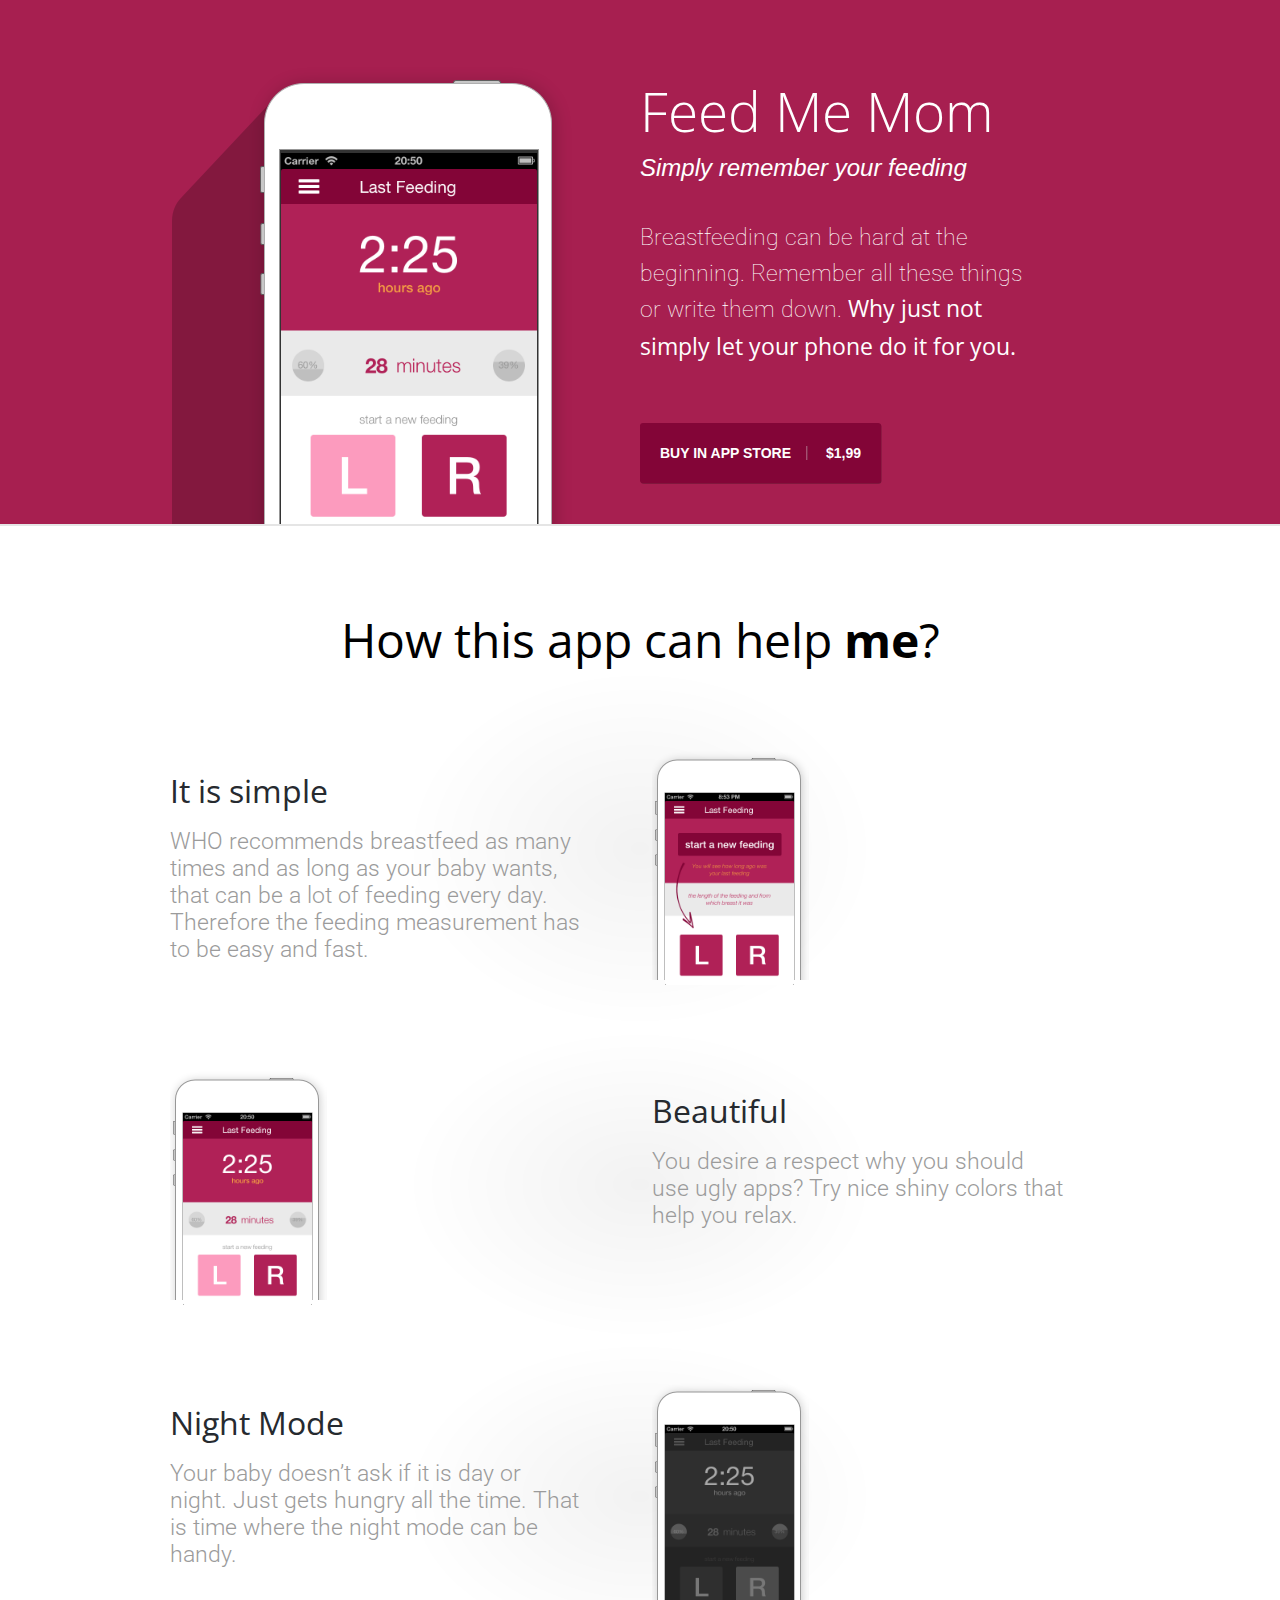
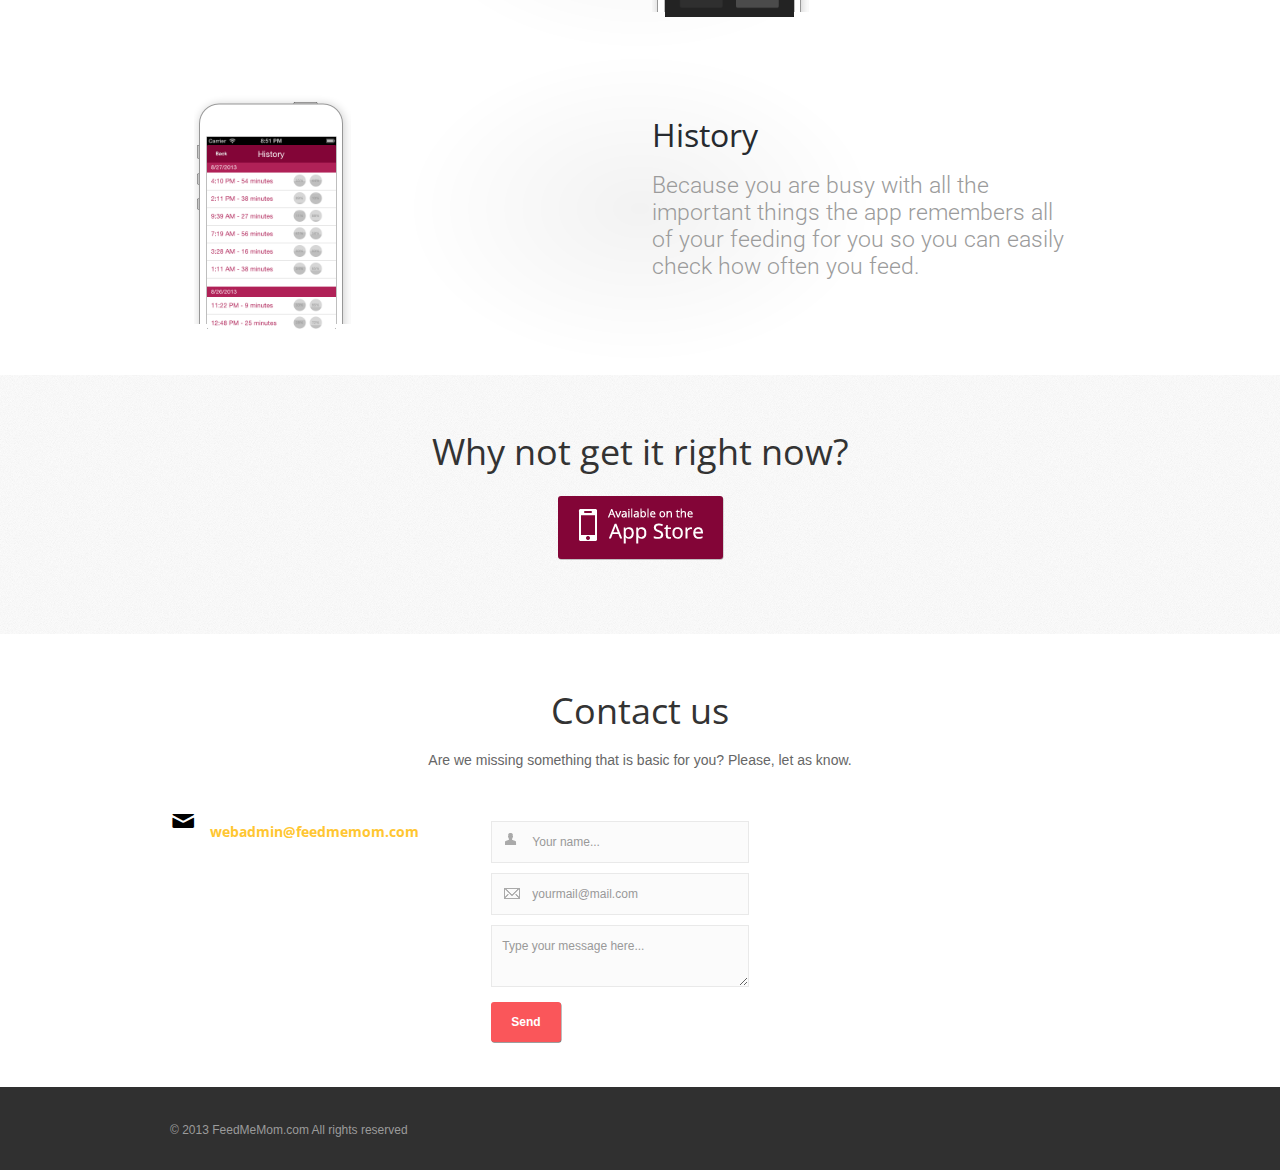
==== commit e2d3fe44: "Favicon added" ====
--- a/src/site/index.html
+++ b/src/site/index.html
@@ -74,7 +74,9 @@
 						<div class="span6 phone-text">
 							<H4>It is simple</H4>
 							<p>
-                                WHO recommends breastfeed as many times and as long as requested, that can be a lot of feeding every day. Therefore the feeding measurement can not be easier.
+                                WHO recommends breastfeed as many times and as long as your baby wants,
+                                that can be a lot of feeding every day. Therefore the feeding
+                                measurement has to be easy and fast.
                             </p>
 						</div>
 
@@ -92,7 +94,9 @@
 						<div class="span6 rightside phone-text">
 
 							<H4>Beautiful</H4>
-							<p>You desire a respect why they use ugly apps try nice shiny colors that help you relax.
+							<p>
+                                You desire a respect why you should use ugly apps? Try nice
+                                shiny colors that help you relax.
 							</p>
 
 						</div>
@@ -111,7 +115,9 @@
                         <div class="span6 lefttside phone-text">
 
                             <H4>Night Mode</H4>
-                            <p>Your babies don’t ask if it is day  or night they just get hungry all the time. That is where night mode comes handy.
+                            <p>
+                                Your baby doesn’t ask if it is day  or night.
+                                Just gets hungry all the time. That is time where the night mode can be handy.
                             </p>
 
                         </div>
@@ -129,7 +135,10 @@
 					<div class="row-fluid">
 						<div class="span6 rightside phone-text">
 							<H4>History</H4>
-							<p>Because you are busy with all the important things the app tries to remember all the thing you want to remember most often.
+							<p>
+                                Because you are busy with all the important things the app
+                                remembers all of your feeding for you so you can easily check
+                                how often you feed.
 							</p>
 
 						</div>
@@ -156,18 +165,6 @@
 					<a href="#" class="button appstore pink-box">
 						<img src="img/buttons/button_appstore.png" alt="" />
 					</a>
-
-				<!--<div class="span4">-->
-					<!--<a href="#" class="button googleplay blue-box">-->
-						<!--<img src="img/buttons/button_googlePlay.png" alt="" />-->
-					<!--</a>-->
-				<!--</div>-->
-
-				<!--<div class="span4">-->
-					<!--<a href="#" class="button windows green-box">-->
-						<!--<img src="img/buttons/button_win.png" alt="" />-->
-					<!--</a>-->
-				<!--</div>-->
 
 			</div>
 		</div>
@@ -180,21 +177,21 @@
 			<div class="row-fluid">
 				<div class="span4">
 					<address>
-						<div class="map">
-							<span class="entypo-icon size-x3 style-black">&#59172;</span>
-							<p>Solana Beach, 16, San Diego, CA</p>
-							<a href="#">view on map</a>
-						</div>
-
-						<div class="phone">
-							<span class="entypo-icon size-x3 style-black">&#128222;</span>
-							<p>+48 880 450 120</p>
-						</div>
+						<!--<div class="map">-->
+							<!--<span class="entypo-icon size-x3 style-black">&#59172;</span>-->
+							<!--<p>Solana Beach, 16, San Diego, CA</p>-->
+							<!--<a href="#">view on map</a>-->
+						<!--</div>-->
+
+						<!--<div class="phone">-->
+							<!--<span class="entypo-icon size-x3 style-black">&#128222;</span>-->
+							<!--<p>+48 880 450 120</p>-->
+						<!--</div>-->
 
 						<div class="email">
 							<span class="entypo-icon size-x3 style-black">&#9993;</span>
 							<p>
-								<a href="mailto:support@wizapps.com">support@mail.com</a>
+								<a href="mailto:webadmin@feedmemom.com">webadmin@feedmemom.com</a>
 							</p>
 						</div>
 					</address>
@@ -222,49 +219,49 @@
 				</div>
 
 
-				<div class="span4">
-					<div class="subscription">
-						<form name="contact2" method="POST" action="subscript.php" id="subscript-form">
-							<p>Keep up with our latest news</p>
-							<div class="email">
-								<input name="email" type="text" placeholder="yourmail@mail.com">
-							</div>
-
-							<div class="submit">
-								<input class="red-box" type="submit" value="Send" name="submit2" />
-							</div>
-						</form>
-					</div>
-				</div>
+				<!--<div class="span4">-->
+					<!--<div class="subscription">-->
+						<!--<form name="contact2" method="POST" action="subscript.php" id="subscript-form">-->
+							<!--<p>Keep up with our latest news</p>-->
+							<!--<div class="email">-->
+								<!--<input name="email" type="text" placeholder="yourmail@mail.com">-->
+							<!--</div>-->
+
+							<!--<div class="submit">-->
+								<!--<input class="red-box" type="submit" value="Send" name="submit2" />-->
+							<!--</div>-->
+						<!--</form>-->
+					<!--</div>-->
+				<!--</div>-->
 
 			</div>
 		</div>
 	</div>
 
 	<!--### bottom-social ###-->
-	<div class="bottom-social visible-desktop">
-		<div class="wrapper exsmall">
-			<div class="row-fluid">
-
-				<div class="span3">
-					<a href="#" class="fb"><span>facebook</span></a>
-				</div>
-
-				<div class="span3">
-					<a href="#" class="tw"><span>twitter</span></a>
-				</div>
-
-				<div class="span3">
-					<a href="#" class="gplus"><span>google+</span></a>
-				</div>
-
-				<div class="span3">
-					<a href="#" class="vimeo"><span>vimeo</span></a>
-				</div>
-
-			</div>
-		</div>
-	</div>
+	<!--<div class="bottom-social visible-desktop">-->
+		<!--<div class="wrapper exsmall">-->
+			<!--<div class="row-fluid">-->
+
+				<!--<div class="span3">-->
+					<!--<a href="#" class="fb"><span>facebook</span></a>-->
+				<!--</div>-->
+
+				<!--<div class="span3">-->
+					<!--<a href="#" class="tw"><span>twitter</span></a>-->
+				<!--</div>-->
+
+				<!--<div class="span3">-->
+					<!--<a href="#" class="gplus"><span>google+</span></a>-->
+				<!--</div>-->
+
+				<!--<div class="span3">-->
+					<!--<a href="#" class="vimeo"><span>vimeo</span></a>-->
+				<!--</div>-->
+
+			<!--</div>-->
+		<!--</div>-->
+	<!--</div>-->
 
 </div>
 
@@ -272,22 +269,34 @@
     <div class="wrapper">
         <div class="row-fluid">
             <div class="span6 copy">
-                <p>© 2013 Wazzup! by WEBUZA. All rights reserved</p>
+                <p>© 2013 FeedMeMom.com All rights reserved</p>
             </div>
 
-            <div class="span6 right visible-desktop">
-                <a href="#toppage" class="to-top"></a>
-                <ul class="bottom-menu visible-desktop">
-                    <li><a href="#">Get the App</a></li>
-                    <li><a href="#">Press Kit</a></li>
-                    <li><a href="#">Support</a></li>
-                    <li><a href="#">Contact</a></li>
-                </ul>
-            </div>
+            <!--<div class="span6 right visible-desktop">-->
+                <!--<a href="#toppage" class="to-top"></a>-->
+                <!--<ul class="bottom-menu visible-desktop">-->
+                    <!--<li><a href="#">Get the App</a></li>-->
+                    <!--<li><a href="#">Press Kit</a></li>-->
+                    <!--<li><a href="#">Support</a></li>-->
+                    <!--<li><a href="#">Contact</a></li>-->
+                <!--</ul>-->
+            <!--</div>-->
         </div>
     </div>
 </div>
 
+
+<script>
+    (function(i,s,o,g,r,a,m){i['GoogleAnalyticsObject']=r;i[r]=i[r]||function(){
+        (i[r].q=i[r].q||[]).push(arguments)},i[r].l=1*new Date();a=s.createElement(o),
+            m=s.getElementsByTagName(o)[0];a.async=1;a.src=g;m.parentNode.insertBefore(a,m)
+    })(window,document,'script','//www.google-analytics.com/analytics.js','ga');
+
+    ga('create', 'UA-43481922-1', 'feedmemom.com');
+    ga('send', 'pageview');
+
+</script>
+
 </body>
 
 </html>--- a/src/site/css/styles.css
+++ b/src/site/css/styles.css
@@ -2535,6 +2535,10 @@
     font-size: 23px;
 }
 
+.subheadline strong {
+    font-weight: 400;
+}
+
 .box .phone-text p {
     font-family: 'roboto', 'Open Sans', sans-serif;
     line-height: normal;
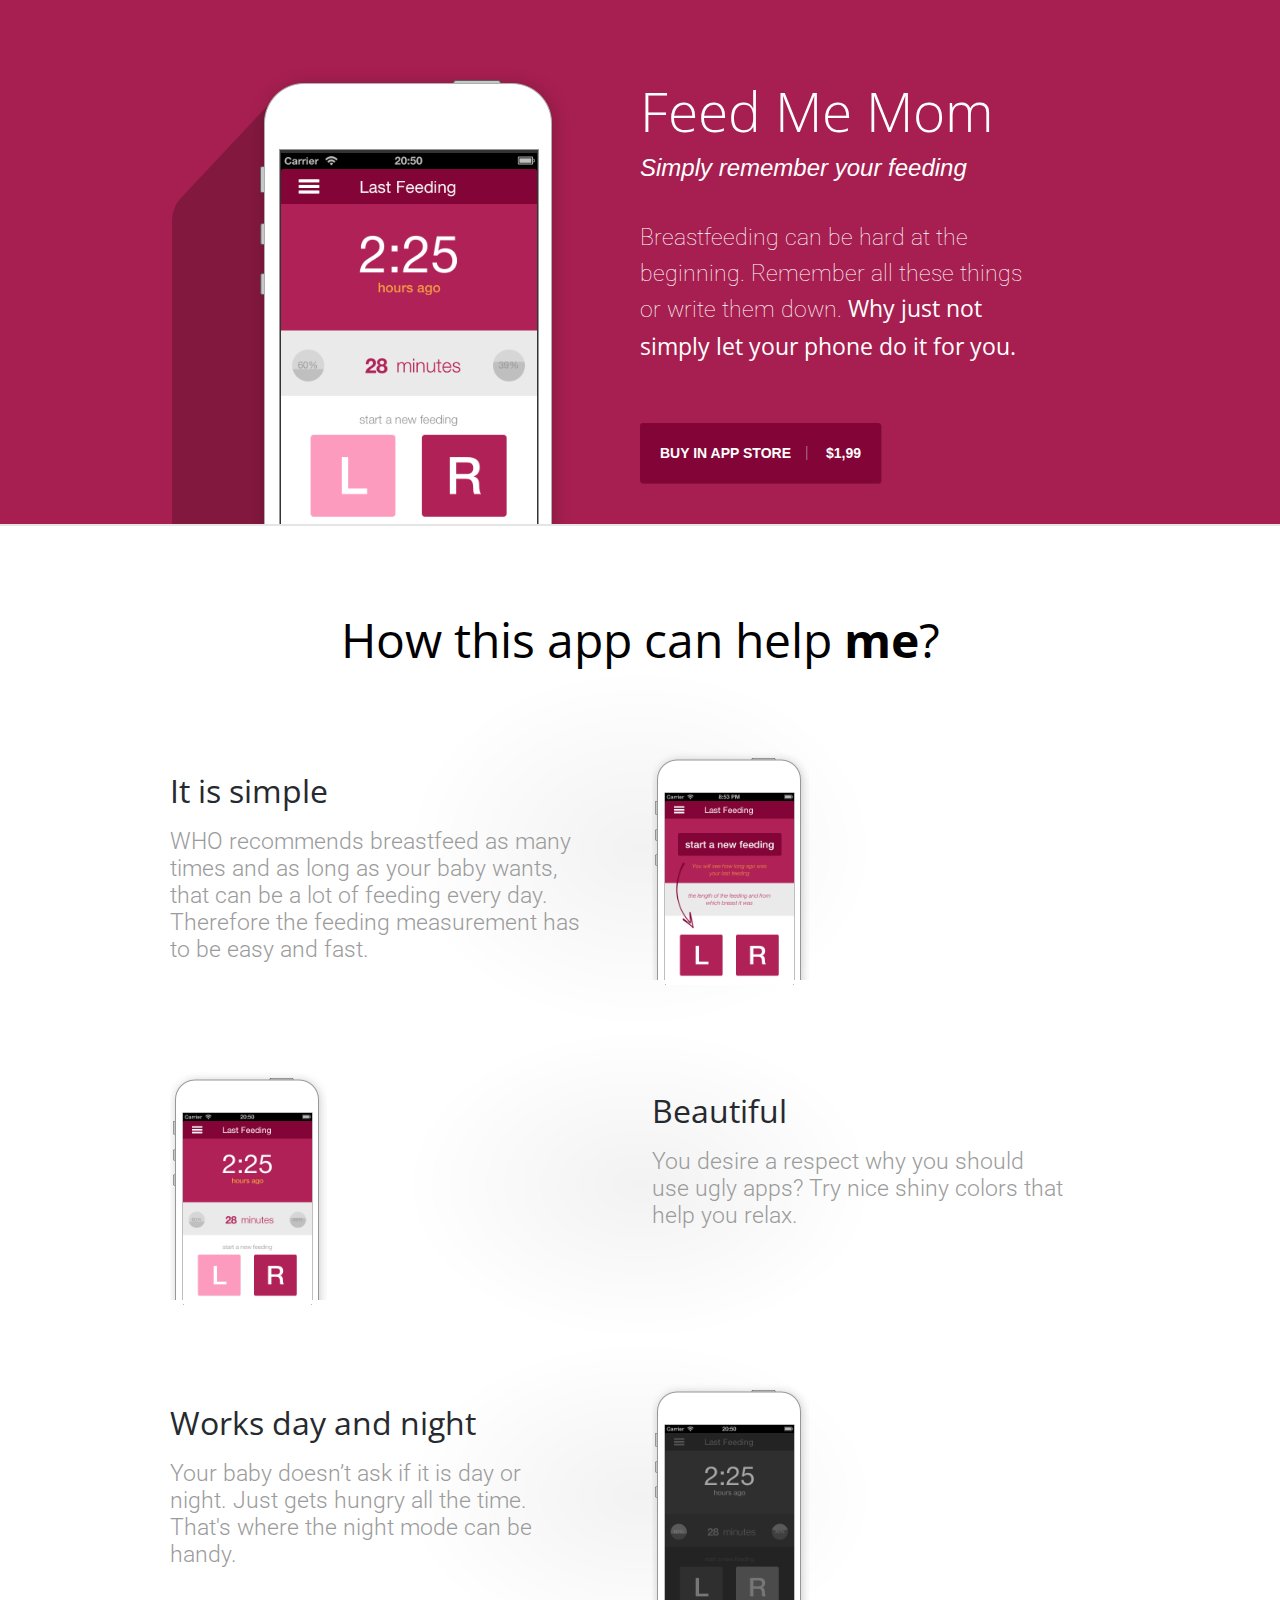
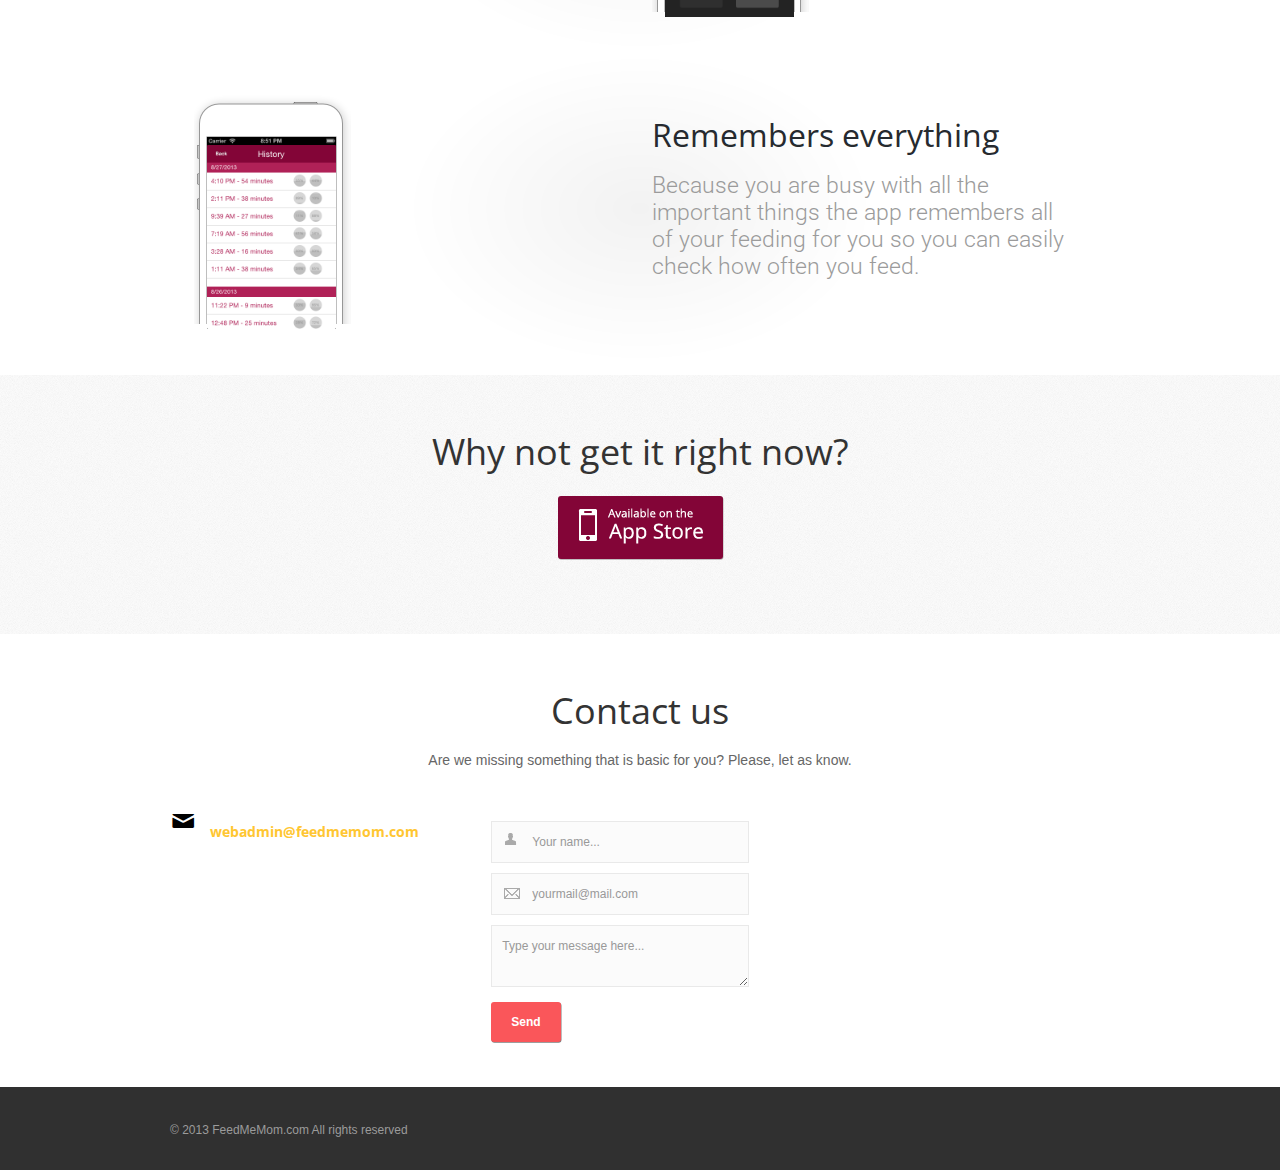
==== commit 0d88191a: "Files moved to create two apps Full and Lite" ====
--- a/src/site/index.html
+++ b/src/site/index.html
@@ -4,8 +4,8 @@
     <meta charset="utf-8">
     <meta name="viewport" content="width=device-width, initial-scale=1, maximum-scale=1">
     <title>Feed Me Mom| Simply remember your feeding</title>
-    <meta name="keywords" content=""/>
-    <meta name="description" content=""/>
+    <meta name="keywords" content="Breastfeeding app,Breastfeed first baby,Brestfeeding help"/>
+    <meta name="description" content="The simplest way to meassury your breastfeeding."/>
     <link rel="stylesheet" href="css/bootstrap.min.css"/>
     <link rel="stylesheet" href="css/bootstrap-responsive.min.css"/>
     <link rel="stylesheet" href="css/styles.css"/>
@@ -28,7 +28,16 @@
                 return false;
             });
         });
-    </script>
+    </script>	    
+	<script type="text/javascript">
+	    (function(i,s,o,g,r,a,m){i['GoogleAnalyticsObject']=r;i[r]=i[r]||function(){
+	        (i[r].q=i[r].q||[]).push(arguments)},i[r].l=1*new Date();a=s.createElement(o),
+	            m=s.getElementsByTagName(o)[0];a.async=1;a.src=g;m.parentNode.insertBefore(a,m)
+	    })(window,document,'script','//www.google-analytics.com/analytics.js','ga');
+
+	    ga('create', 'UA-43481922-1', 'feedmemom.com');
+	    ga('send', 'pageview');
+	</script>
 </head>
 
 <body>
@@ -48,7 +57,7 @@
                     </div>
                     <div class="buttons">
                         <div class="buy-button">
-                            <a class="pink-box style-white" href="http://themeforest.net/item/wazzup-bootstrap-responsive-landing-page/5384022">Buy in App Store<span>$1,99</span></a></div>
+                            <a class="pink-box style-white" href="https://itunes.apple.com/us/app/feedmemom/id692782735?ls=1&mt=8">Buy in App Store<span>$1,99</span></a></div>
                         <!--<div class="demo-button"><a class="yellow-box style-white" href="#">Take a demo</a></div>-->
                     </div>
                 </div>
@@ -114,10 +123,10 @@
                     <div class="row-fluid">
                         <div class="span6 lefttside phone-text">
 
-                            <H4>Night Mode</H4>
+                            <H4>Works day and night</H4>
                             <p>
-                                Your baby doesn’t ask if it is day  or night.
-                                Just gets hungry all the time. That is time where the night mode can be handy.
+                                Your baby doesn’t ask if it is day or night.
+                                Just gets hungry all the time. That's where the night mode can be handy.
                             </p>
 
                         </div>
@@ -134,7 +143,7 @@
 				<div class="box last">
 					<div class="row-fluid">
 						<div class="span6 rightside phone-text">
-							<H4>History</H4>
+							<H4>Remembers everything</H4>
 							<p>
                                 Because you are busy with all the important things the app
                                 remembers all of your feeding for you so you can easily check
@@ -162,7 +171,7 @@
 			<h1>Why not get it right now?</h1>
 			<div class="row-fluid">
 
-					<a href="#" class="button appstore pink-box">
+					<a href="https://itunes.apple.com/us/app/feedmemom/id692782735?ls=1&mt=8" class="button appstore pink-box">
 						<img src="img/buttons/button_appstore.png" alt="" />
 					</a>
 
@@ -217,23 +226,6 @@
 						</div>
 					</form>
 				</div>
-
-
-				<!--<div class="span4">-->
-					<!--<div class="subscription">-->
-						<!--<form name="contact2" method="POST" action="subscript.php" id="subscript-form">-->
-							<!--<p>Keep up with our latest news</p>-->
-							<!--<div class="email">-->
-								<!--<input name="email" type="text" placeholder="yourmail@mail.com">-->
-							<!--</div>-->
-
-							<!--<div class="submit">-->
-								<!--<input class="red-box" type="submit" value="Send" name="submit2" />-->
-							<!--</div>-->
-						<!--</form>-->
-					<!--</div>-->
-				<!--</div>-->
-
 			</div>
 		</div>
 	</div>
@@ -286,17 +278,6 @@
 </div>
 
 
-<script>
-    (function(i,s,o,g,r,a,m){i['GoogleAnalyticsObject']=r;i[r]=i[r]||function(){
-        (i[r].q=i[r].q||[]).push(arguments)},i[r].l=1*new Date();a=s.createElement(o),
-            m=s.getElementsByTagName(o)[0];a.async=1;a.src=g;m.parentNode.insertBefore(a,m)
-    })(window,document,'script','//www.google-analytics.com/analytics.js','ga');
-
-    ga('create', 'UA-43481922-1', 'feedmemom.com');
-    ga('send', 'pageview');
-
-</script>
-
 </body>
 
 </html>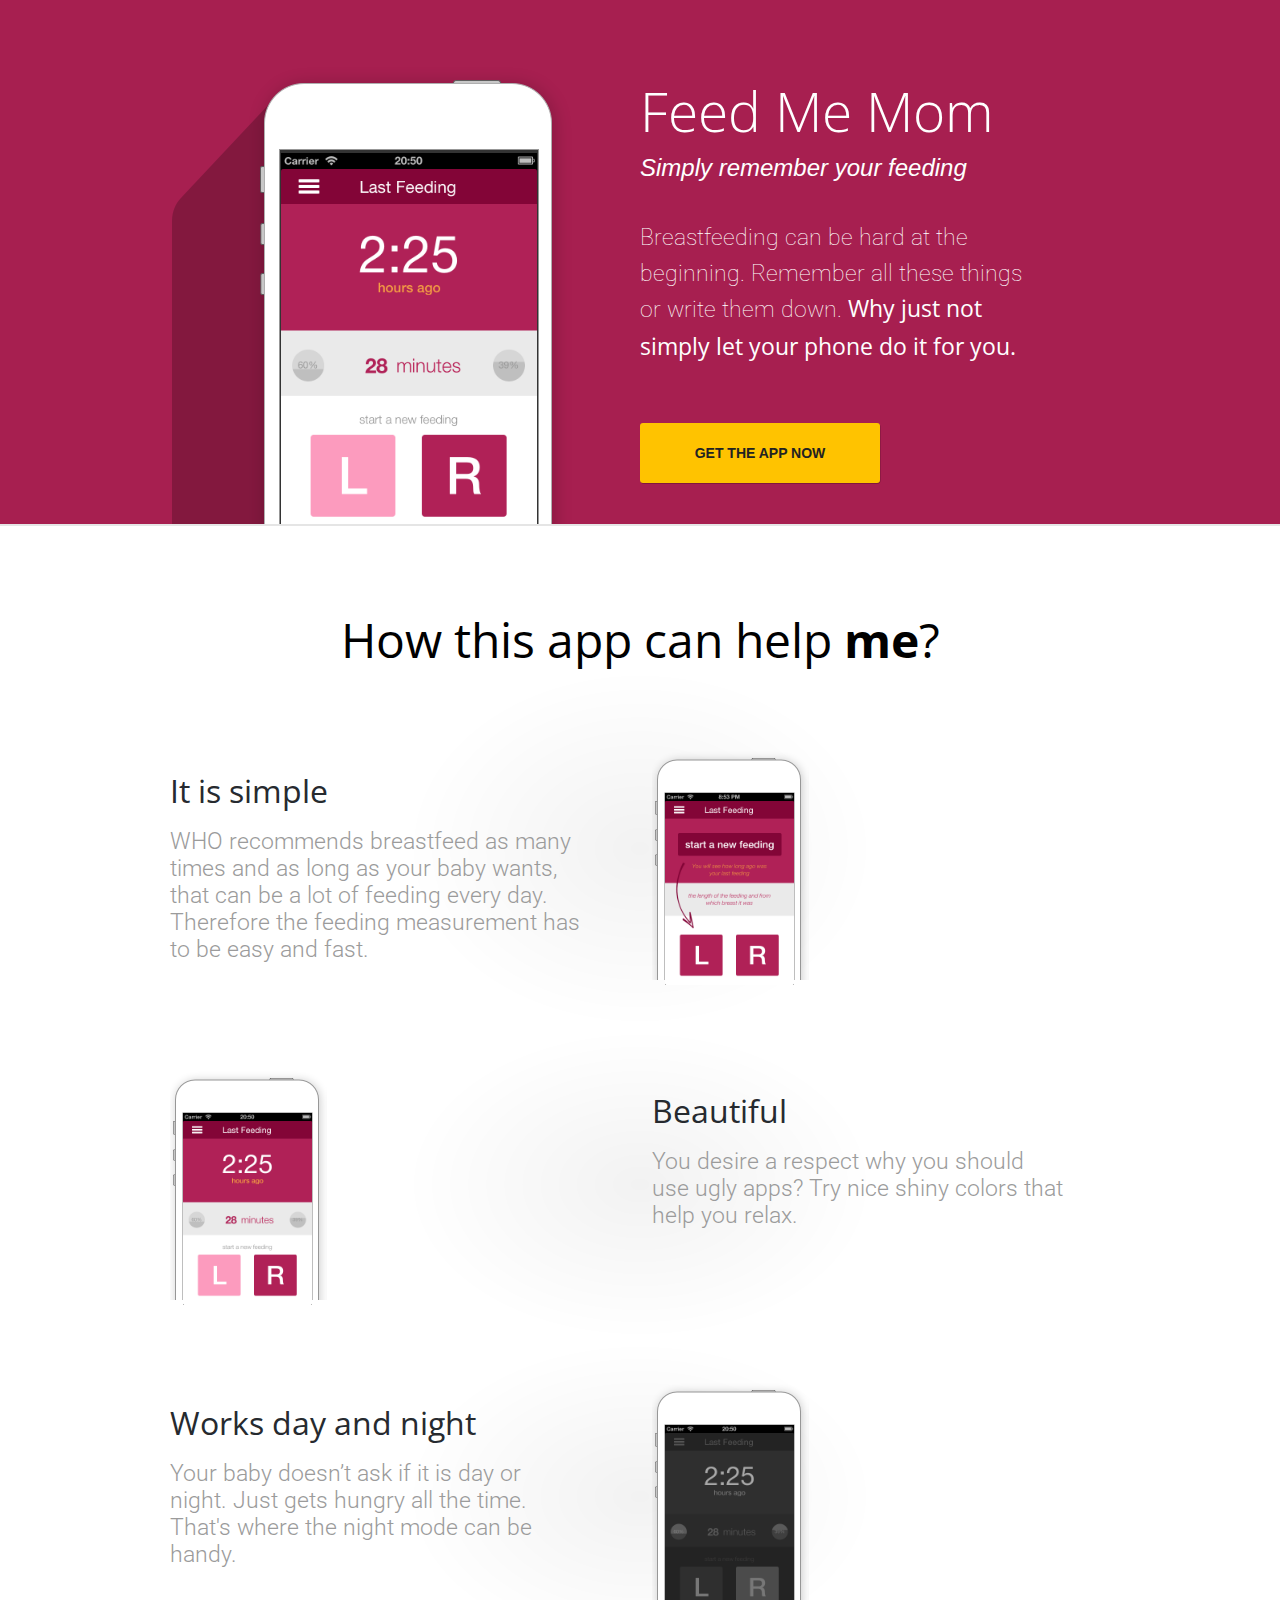
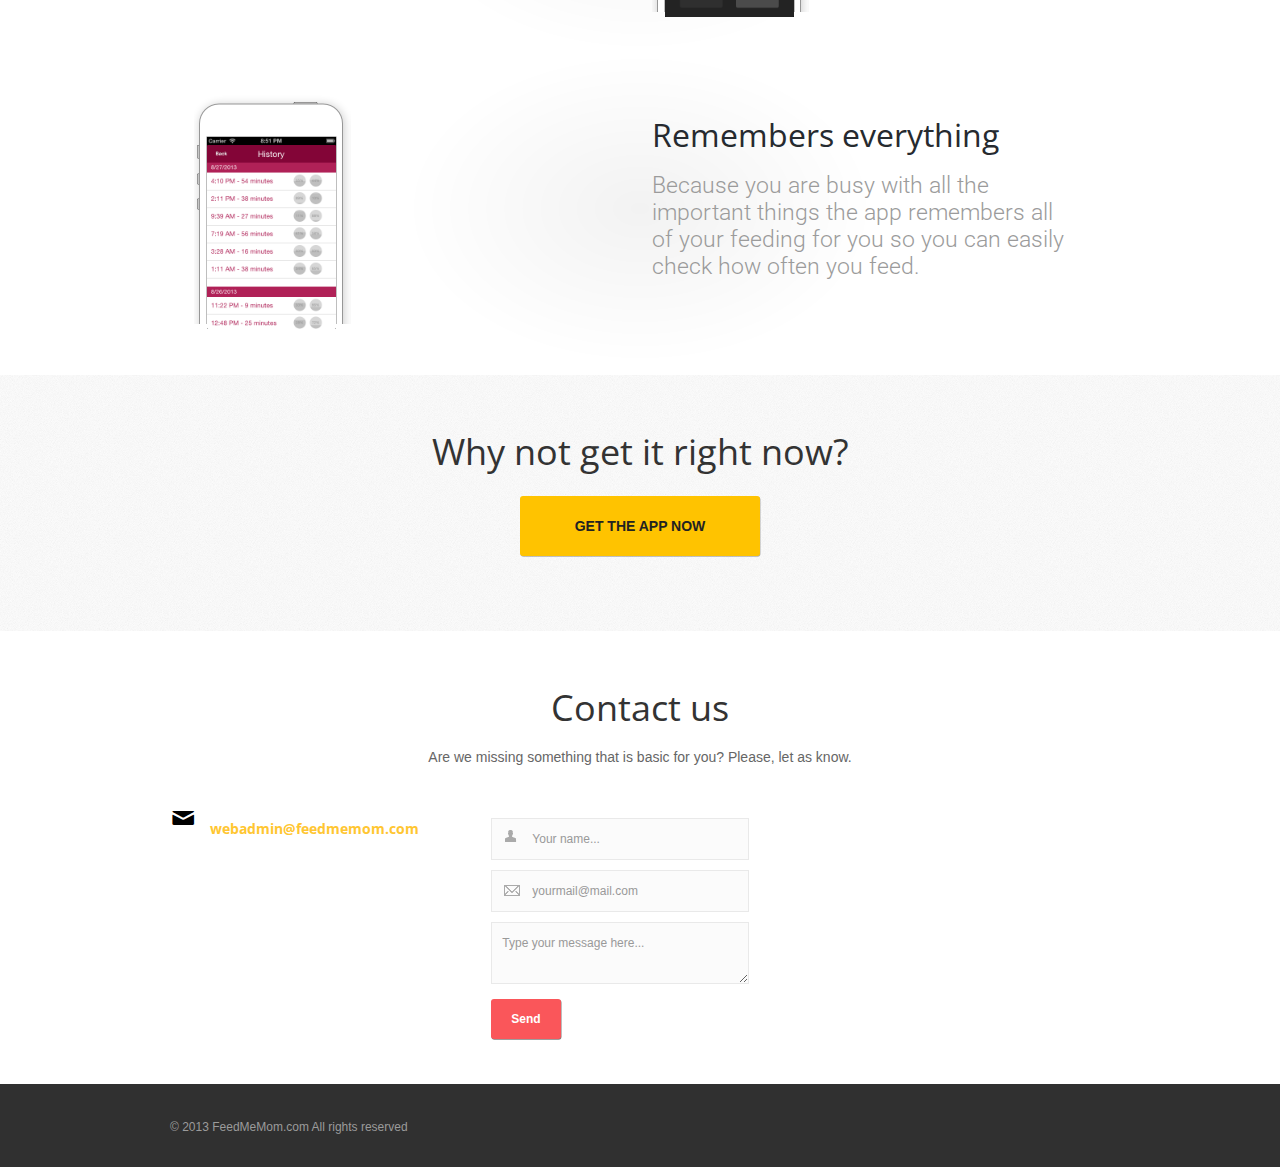
==== commit eed16c4d: "Fixed iPhone5 issues" ====
--- a/src/site/index.html
+++ b/src/site/index.html
@@ -57,7 +57,7 @@
                     </div>
                     <div class="buttons">
                         <div class="buy-button">
-                            <a class="pink-box style-white" href="https://itunes.apple.com/us/app/feedmemom/id692782735?ls=1&mt=8">Buy in App Store<span>$1,99</span></a></div>
+                            <a class="pink-box style-white" href="https://itunes.apple.com/us/app/feedmemom/id692782735?ls=1&mt=8">Get the app now</a></div>
                         <!--<div class="demo-button"><a class="yellow-box style-white" href="#">Take a demo</a></div>-->
                     </div>
                 </div>
@@ -170,11 +170,9 @@
 		<div class="wrapper exsmall">
 			<h1>Why not get it right now?</h1>
 			<div class="row-fluid">
-
-					<a href="https://itunes.apple.com/us/app/feedmemom/id692782735?ls=1&mt=8" class="button appstore pink-box">
-						<img src="img/buttons/button_appstore.png" alt="" />
-					</a>
-
+                <div class="buy-button">
+                    <a class="pink-box style-white" href="https://itunes.apple.com/us/app/feedmemom/id692782735?ls=1&mt=8">Get the app now</a></div>
+                </div>
 			</div>
 		</div>
 	</div>
--- a/src/site/css/styles.css
+++ b/src/site/css/styles.css
@@ -51,7 +51,7 @@
 
 .buy-button a:hover,
 .demo-button a:hover {
-    background-color: #303030 !important;
+    background-color: #303030;
     color: #fff;
 }
 
@@ -99,8 +99,17 @@
     background-color: #fa565a;
 }
 
-.pink-box {
-    background-color: #830537;
+.buy-button .pink-box {
+    /*background-color: #830537;*/
+    background-color: #ffc300;
+    color: #222;
+    min-width: 200px;
+    text-align: center;
+}
+
+.buy-button .pink-box:hover {
+    background-color: #f8b10a;
+    color: #222;
 }
 
 li.span4 {
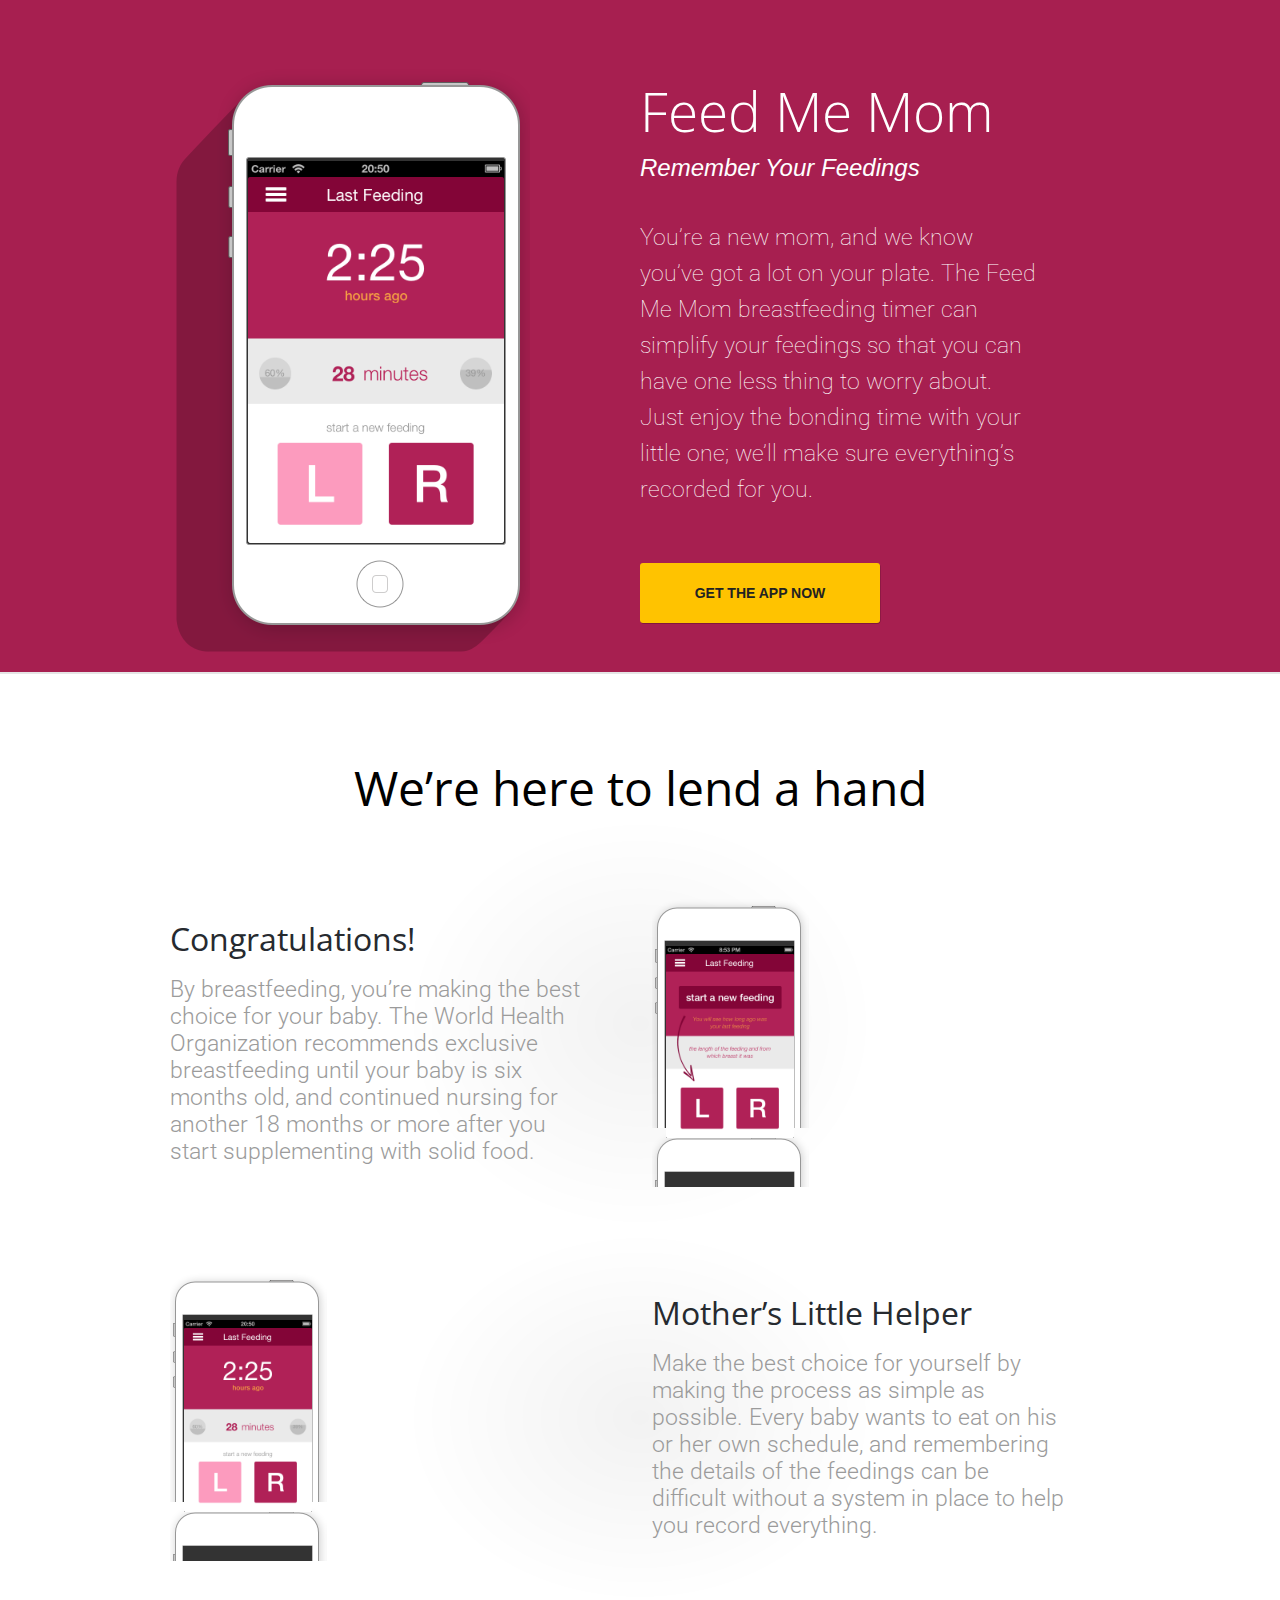
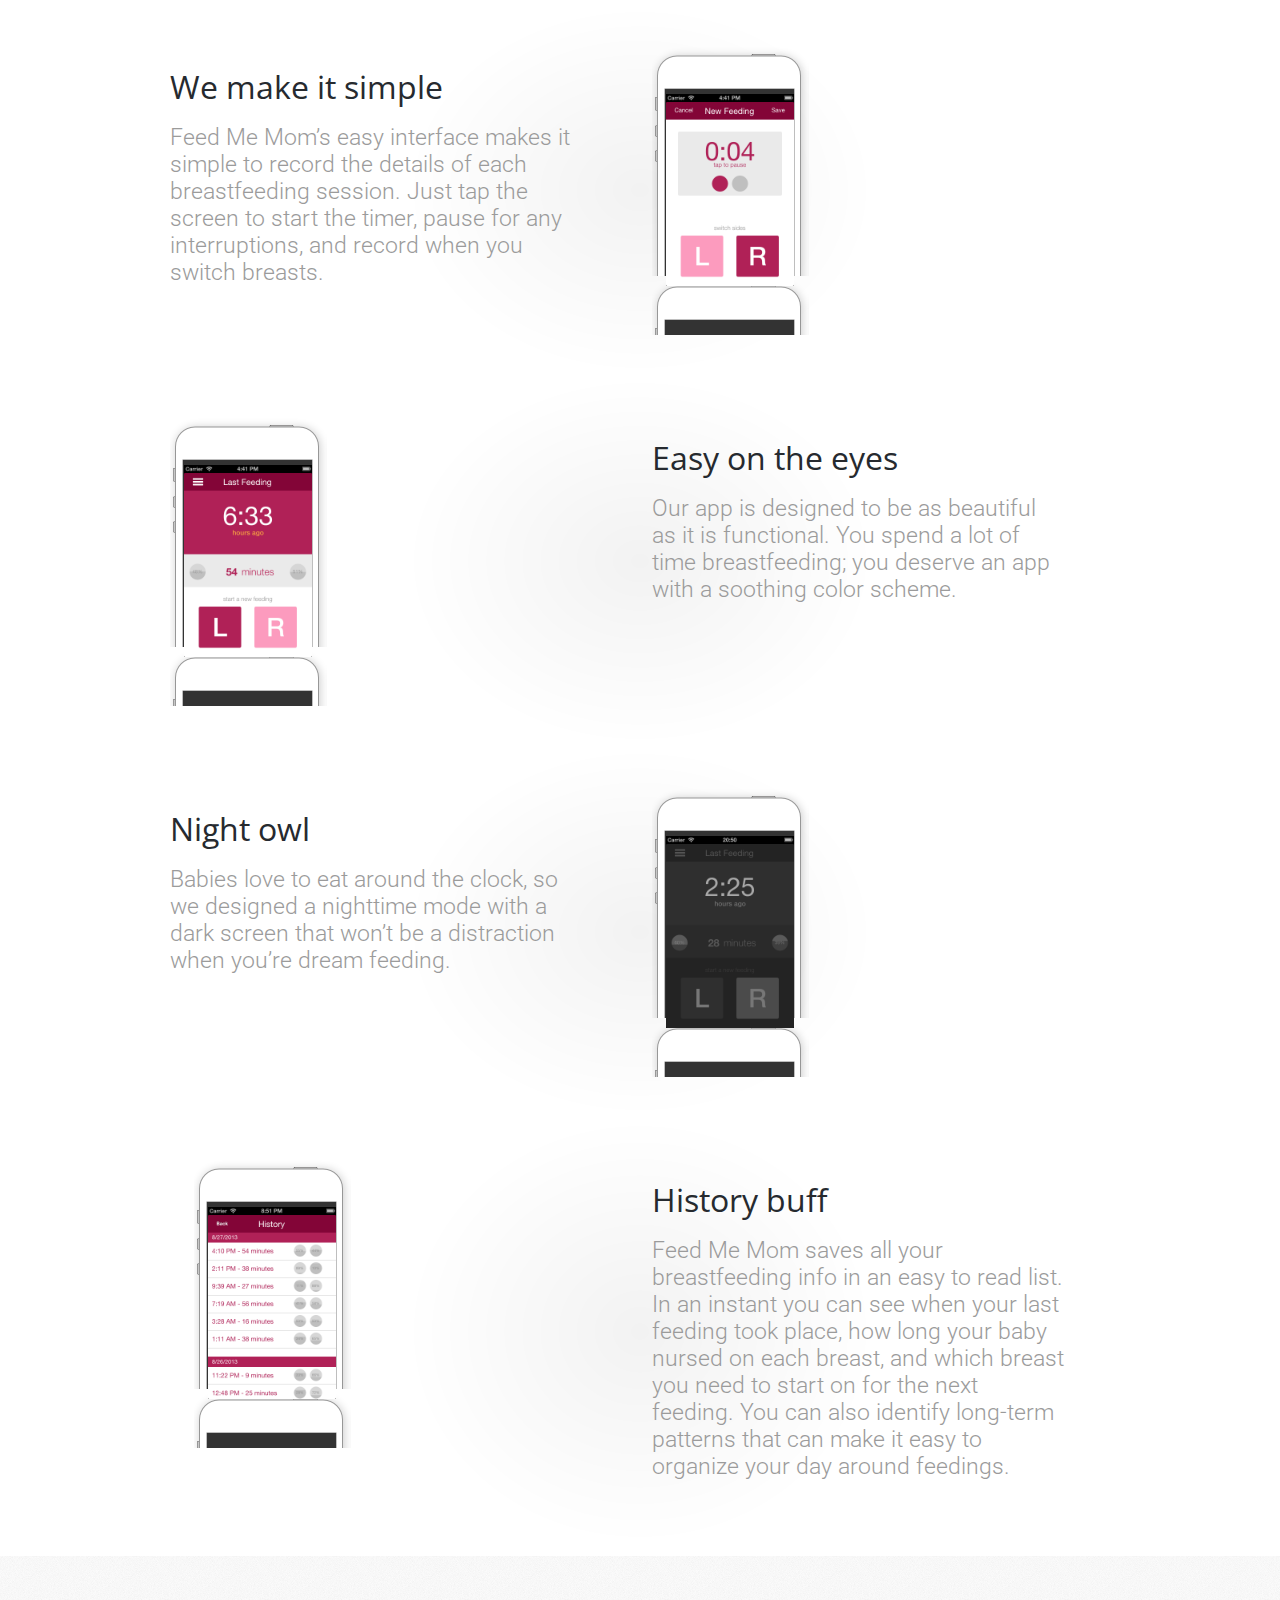
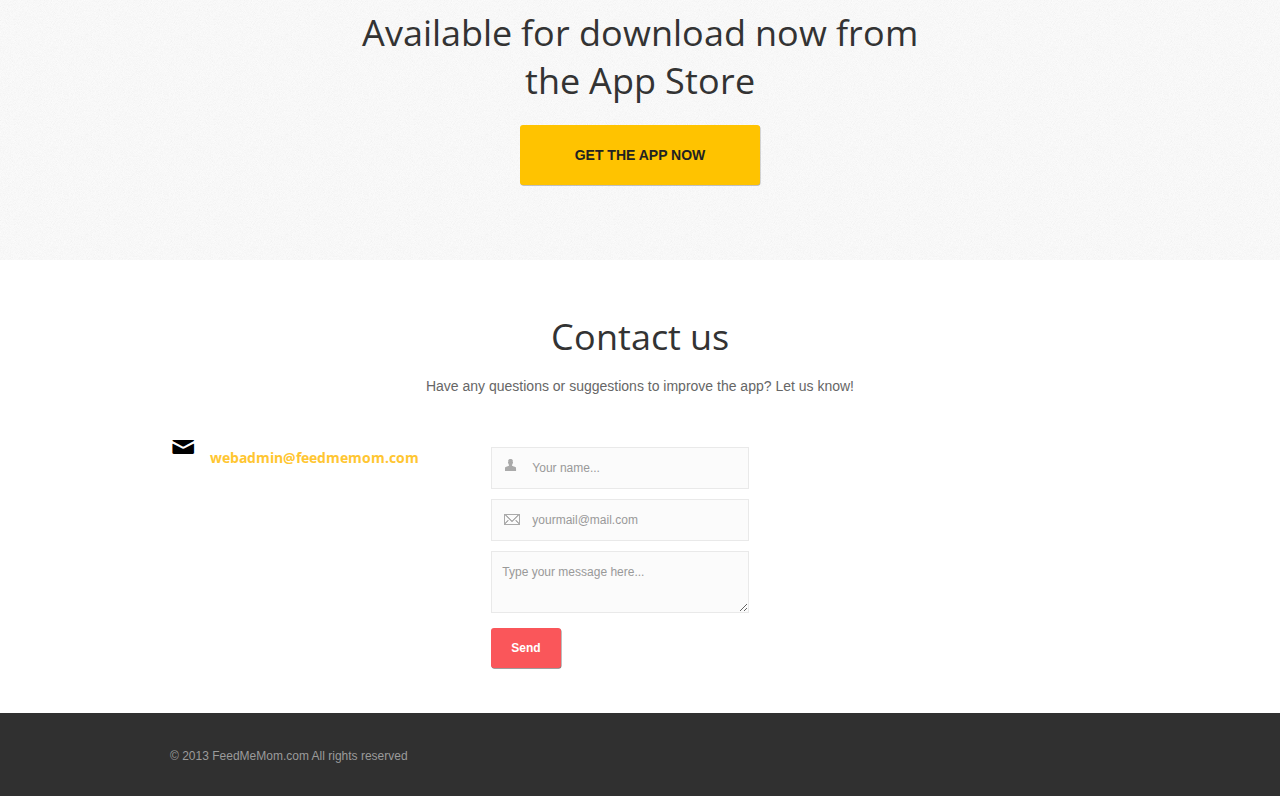
==== commit 159215e0: "Site text updated" ====
--- a/src/site/index.html
+++ b/src/site/index.html
@@ -50,10 +50,9 @@
 
                 </div>
                 <div class="row-fluid">
-                    <h2 class="headline">Simply remember your feeding</h2>
+                    <h2 class="headline">Remember Your Feedings</h2>
                     <div class="subheadline">
-                        Breastfeeding can be hard at the beginning. Remember all these things
-                        or write them down. <strong>Why just not simply let your phone do it for you.</strong>
+                        You’re a new mom, and we know you’ve got a lot on your plate. The Feed Me Mom breastfeeding timer can simplify your feedings so that you can have one less thing to worry about. Just enjoy the bonding time with your little one; we’ll make sure everything’s recorded for you.
                     </div>
                     <div class="buttons">
                         <div class="buy-button">
@@ -76,16 +75,14 @@
 		<div class="main-features">
 			<div class="wrapper">
 				<h1 class="main-feat-title" id="features">
-					How this app can help <span class="bold">me</span>?
+					We’re here to lend a hand
 				</h1>
 				<div class="box first">
 					<div class="row-fluid">
 						<div class="span6 phone-text">
-							<H4>It is simple</H4>
-							<p>
-                                WHO recommends breastfeed as many times and as long as your baby wants,
-                                that can be a lot of feeding every day. Therefore the feeding
-                                measurement has to be easy and fast.
+							<H4>Congratulations!</H4>
+							<p>
+                                By breastfeeding, you’re making the best choice for your baby. The World Health Organization recommends exclusive breastfeeding until your baby is six months old, and continued nursing for another 18 months or more after you start supplementing with solid food. 
                             </p>
 						</div>
 
@@ -102,10 +99,9 @@
 					<div class="row-fluid">
 						<div class="span6 rightside phone-text">
 
-							<H4>Beautiful</H4>
-							<p>
-                                You desire a respect why you should use ugly apps? Try nice
-                                shiny colors that help you relax.
+							<H4>Mother’s Little Helper</H4>
+							<p>
+                                Make the best choice for yourself by making the process as simple as possible. Every baby wants to eat on his or her own schedule, and remembering the details of the feedings can be difficult without a system in place to help you record everything.
 							</p>
 
 						</div>
@@ -119,14 +115,50 @@
 					</div>
 				</div>
 
+				<div class="box second">
+					<div class="row-fluid">
+						<div class="span6 phone-text">
+							<H4>We make it simple</H4>
+							<p>
+                                Feed Me Mom’s easy interface makes it simple to record the details of each breastfeeding session. Just tap the screen to start the timer, pause for any interruptions, and record when you switch breasts.
+                            </p>
+						</div>
+
+						<div class="span6">
+                            <div class="phone-box">
+                                <img src="img/screenshots/screen_timer.png" alt="" />
+                            </div>
+						</div>
+					</div>
+
+				</div>
+
+				<div class="box second">
+					<div class="row-fluid">
+						<div class="span6 rightside phone-text">
+
+							<H4>Easy on the eyes</H4>
+							<p>
+                                Our app is designed to be as beautiful as it is functional. You spend a lot of time breastfeeding; you deserve an app with a soothing color scheme.
+							</p>
+
+						</div>
+
+						<div class="span6 leftside">
+                            <div class="phone-box">
+                                <img src="img/screenshots/screen_lastfeeding2.png" alt="" />
+                            </div>
+                        </div>
+
+					</div>
+				</div>
                 <div class="box second">
                     <div class="row-fluid">
                         <div class="span6 lefttside phone-text">
 
-                            <H4>Works day and night</H4>
+                            <H4>Night owl</H4>
                             <p>
-                                Your baby doesn’t ask if it is day or night.
-                                Just gets hungry all the time. That's where the night mode can be handy.
+                                Babies love to eat around the clock, so we designed a nighttime mode with a dark screen that won’t be a distraction when you’re dream feeding.
                             </p>
 
                         </div>
@@ -143,11 +175,9 @@
 				<div class="box last">
 					<div class="row-fluid">
 						<div class="span6 rightside phone-text">
-							<H4>Remembers everything</H4>
-							<p>
-                                Because you are busy with all the important things the app
-                                remembers all of your feeding for you so you can easily check
-                                how often you feed.
+							<H4>History buff</H4>
+							<p>
+                                Feed Me Mom saves all your breastfeeding info in an easy to read list. In an instant you can see when your last feeding took place, how long your baby nursed on each breast, and which breast you need to start on for the next feeding. You can also identify long-term patterns that can make it easy to organize your day around feedings.
 							</p>
 
 						</div>
@@ -168,7 +198,7 @@
 
 	<div class="foo-button">
 		<div class="wrapper exsmall">
-			<h1>Why not get it right now?</h1>
+			<h1>Available for download now from the App Store</h1>
 			<div class="row-fluid">
                 <div class="buy-button">
                     <a class="pink-box style-white" href="https://itunes.apple.com/us/app/feedmemom/id692782735?ls=1&mt=8">Get the app now</a></div>
@@ -180,7 +210,7 @@
 	<div class="contact-form" id="contact-us">
 		<div class="wrapper">
 			<h1>Contact us</h1>
-			<h2>Are we missing something that is basic for you? Please, let as know.</h2>
+			<h2>Have any questions or suggestions to improve the app? Let us know!</h2>
 			<div class="row-fluid">
 				<div class="span4">
 					<address>
--- a/src/site/css/styles.css
+++ b/src/site/css/styles.css
@@ -2455,8 +2455,8 @@
     background: url('../img/mockup/white_phone.png');
     background-repeat: no-repeat;
     background-position: top left;
-    width: 411px;
-    height: 462px;
+    width: 360px;
+    height: 610px;
     overflow: hidden;
 }
 
@@ -2464,8 +2464,8 @@
 div.phone-box.phone-box-with-shadow img {
     width: 256px;
     height: 382px;
-    margin-top: 91px;
-    margin-left: 67px;
+    margin-top: 99px;
+    margin-left: 52px;
 
 }
 
@@ -2474,12 +2474,12 @@
     background-repeat: no-repeat;
     background-position: top left;
     width: 314px;
-    height: 462px;
+    height: 610px;
 }
 
 div.phone-box img {
     width: 256px;
-    height: 382px;
+    height: 392px;
     margin-top: 91px;
     margin-left: -4px;
 }
@@ -2493,8 +2493,8 @@
         background: url('../img/mockup/white_phone_no_shadow@2x.png');
         background-repeat: no-repeat;
         background-position: top left;
-        width: 314px;
-        height: 462px;
+        width: 304px;
+        height: 492px;
     }
 
     div.phone-box.phone-box-with-shadow img {
@@ -2511,13 +2511,13 @@
 .box div.phone-box {
     background: url('../img/mockup/white_phone_no_shadow.png');
     width: 157px;
-    height: 231px;
+    height: 290px;
 }
 
 .box div.phone-box img {
-    width: 129px;
+    width: 128px;
     height: 192px;
-    margin-top: 44px;
+    margin-top: 49px;
     margin-left: -2px;
 }
 
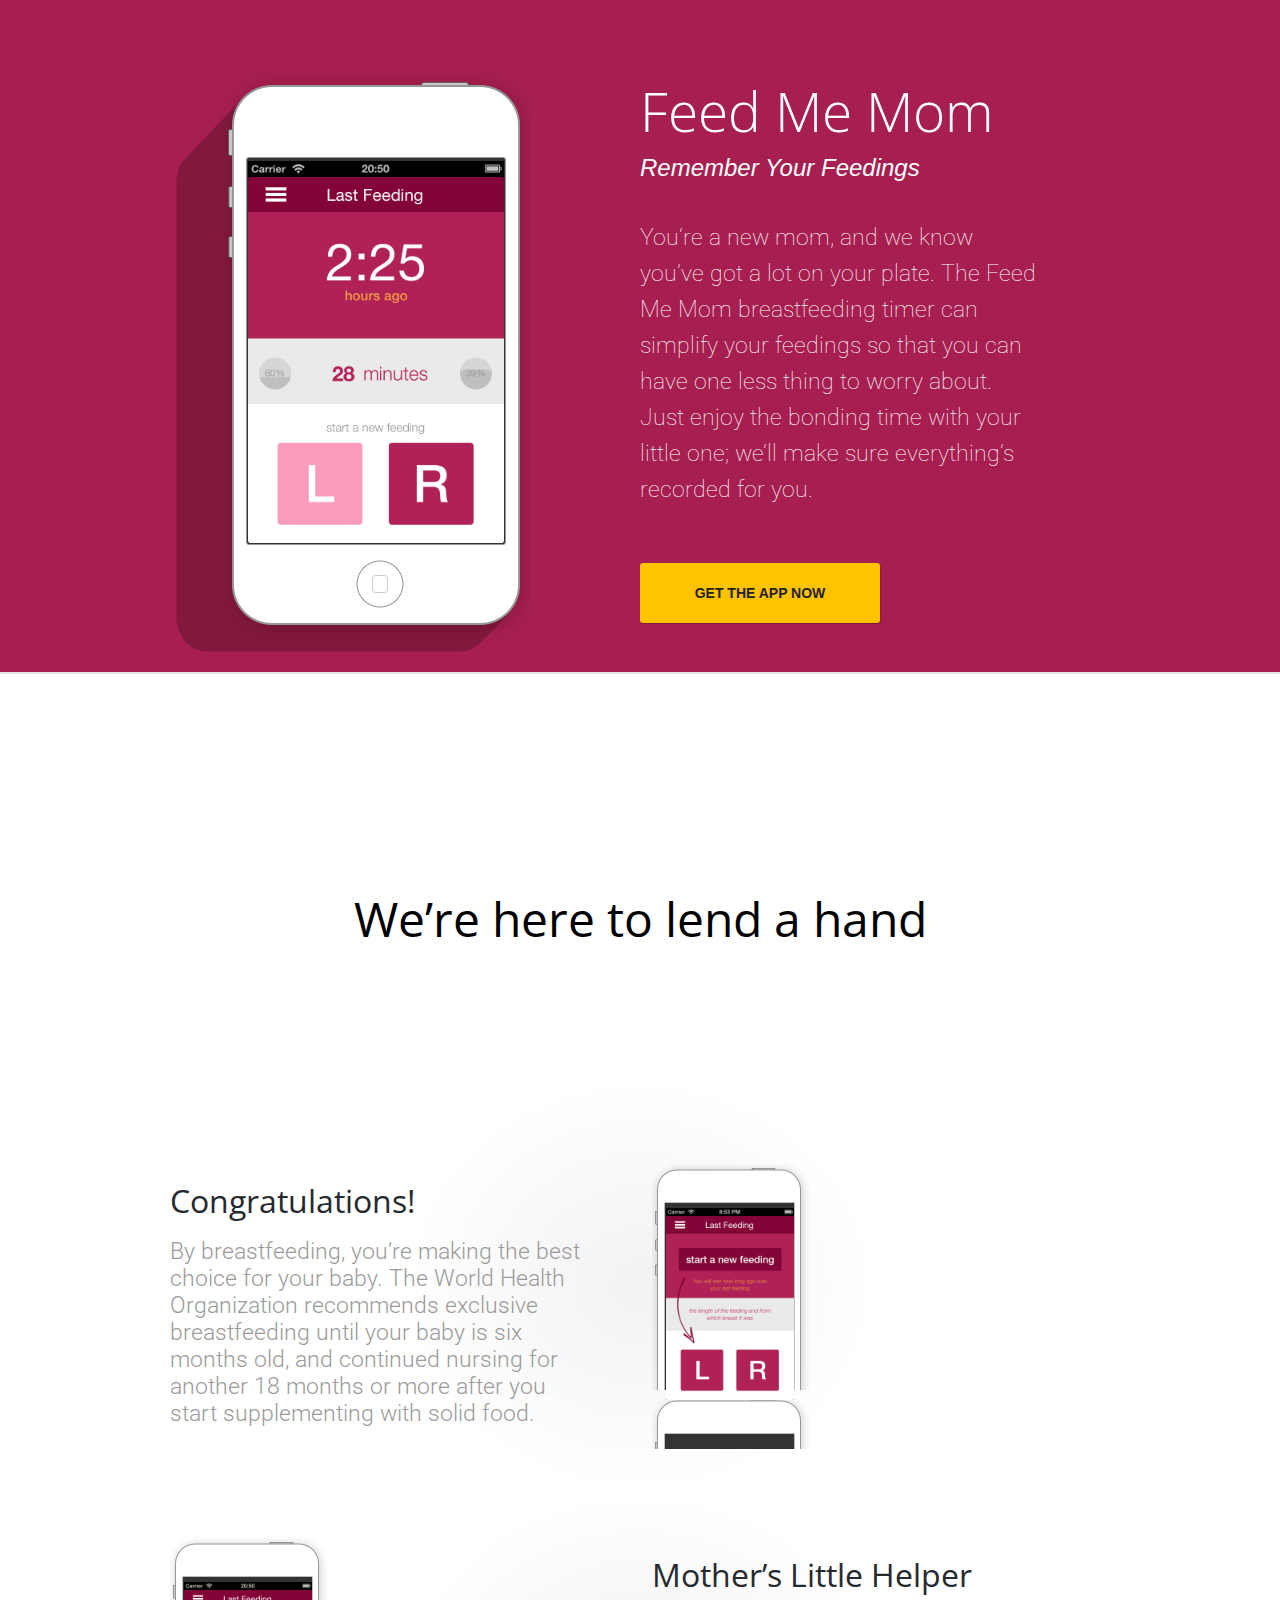
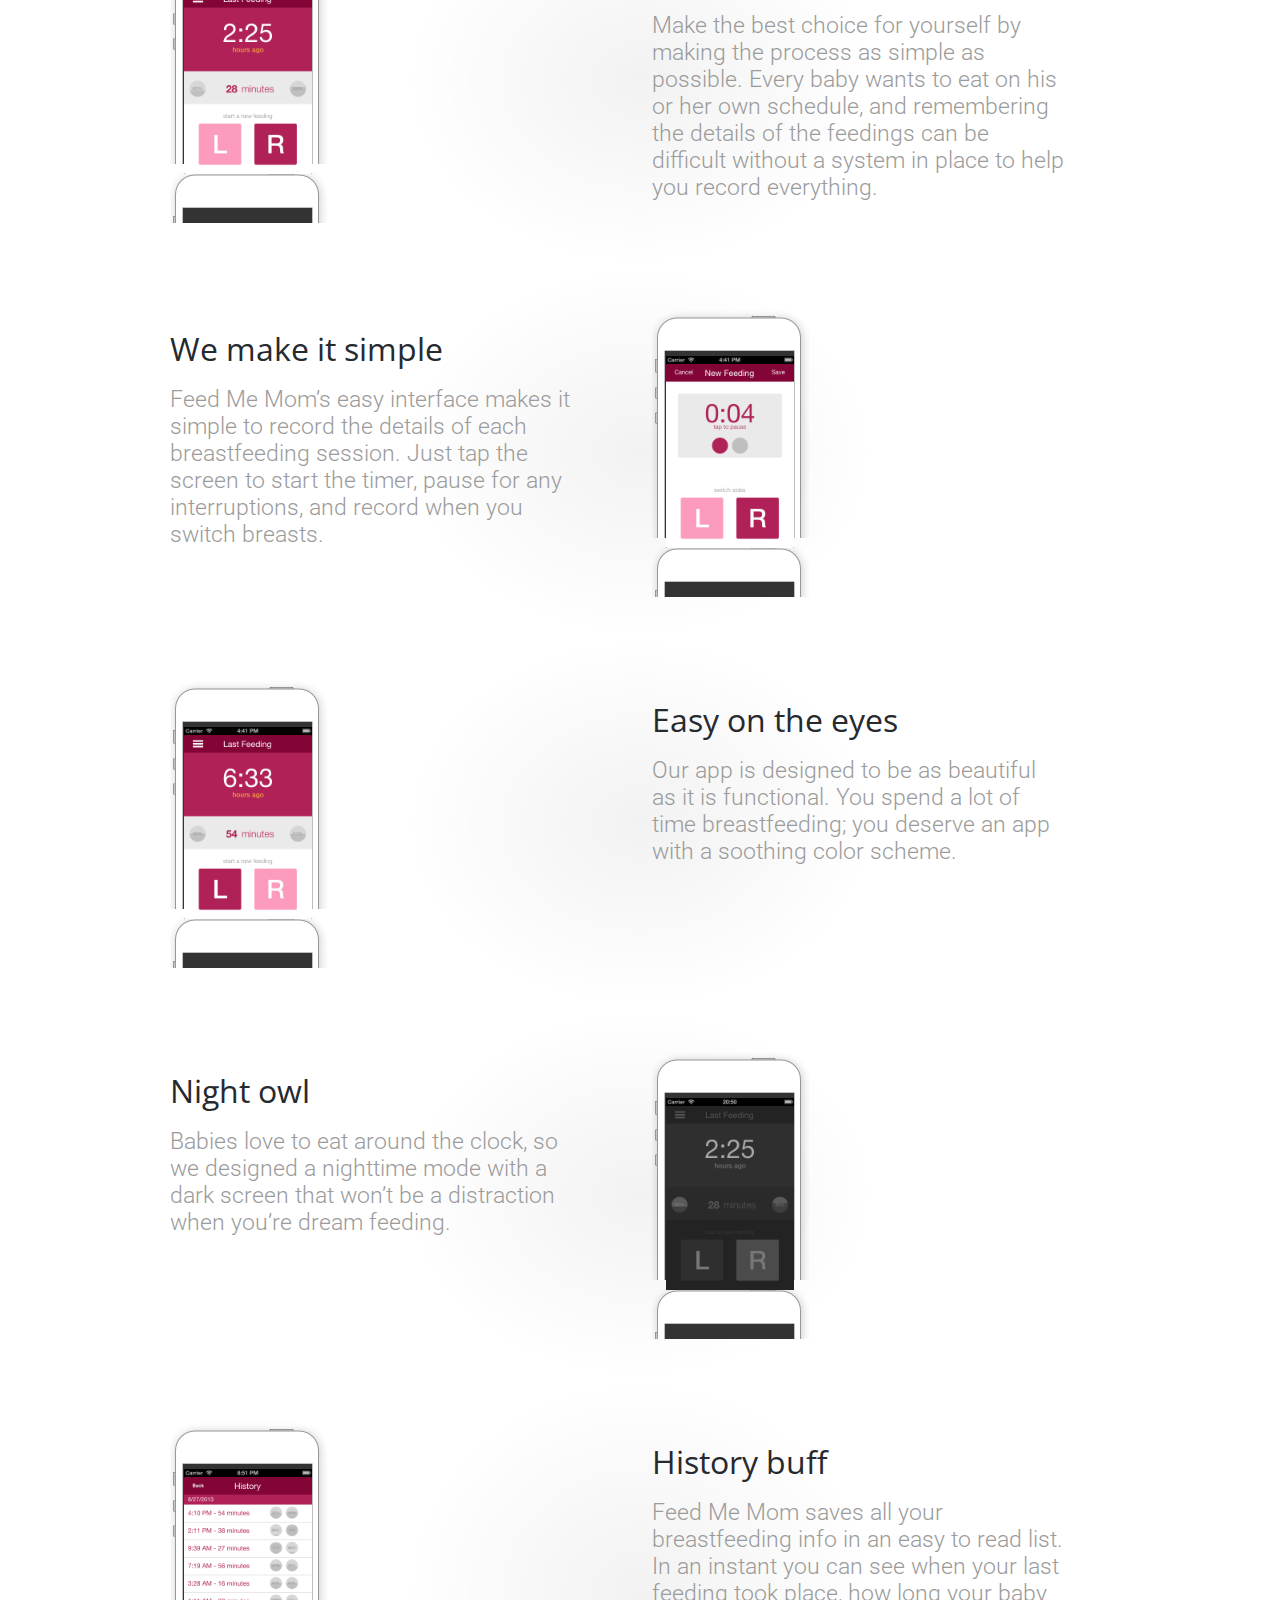
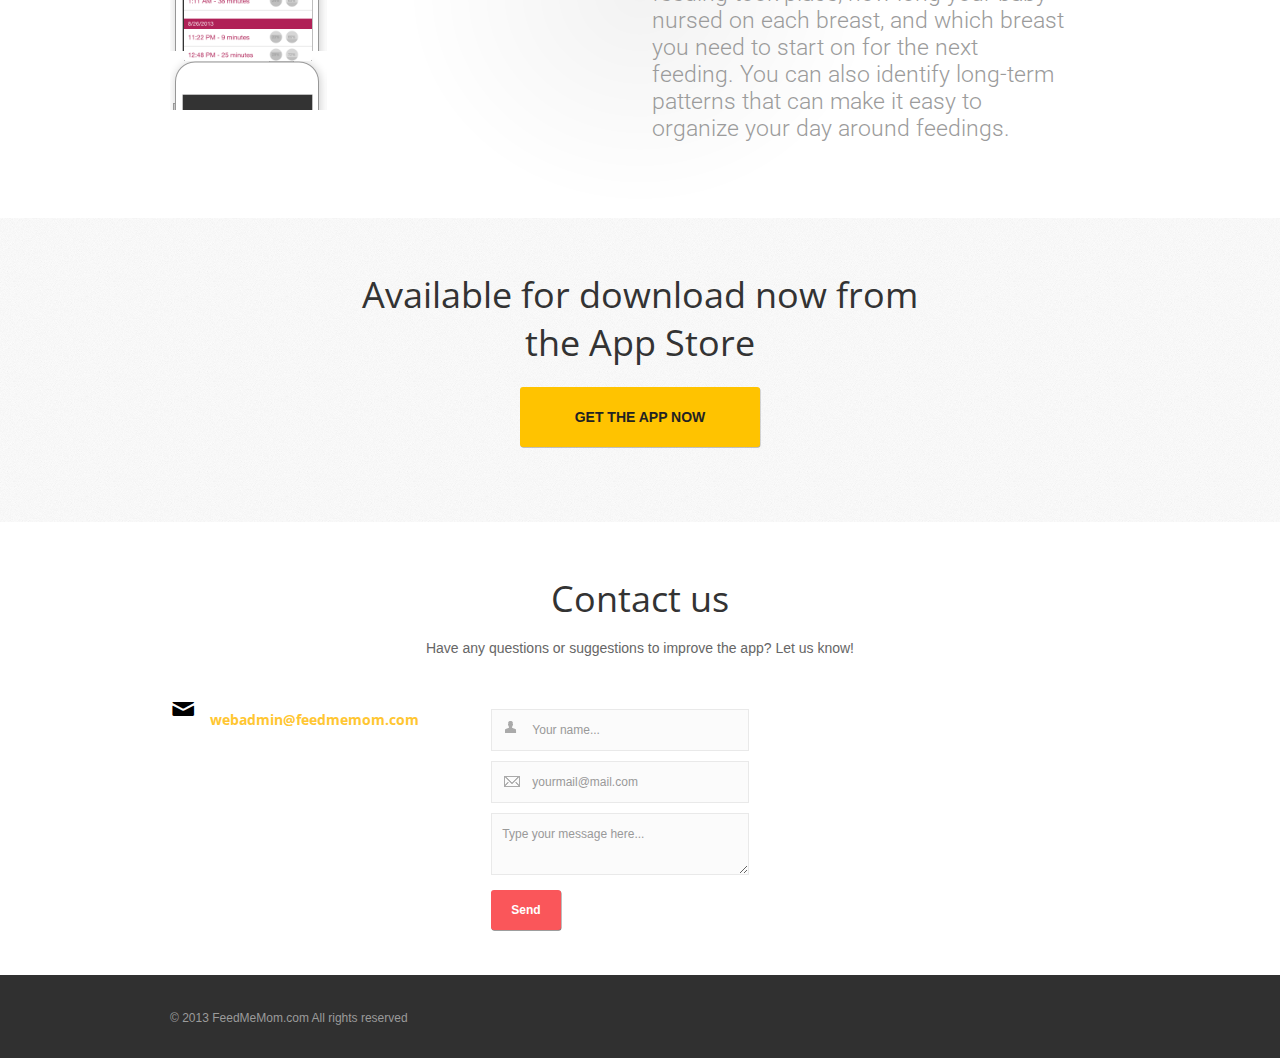
==== commit 82f0eceb: "Fixing responsive layout issues" ====
--- a/src/site/index.html
+++ b/src/site/index.html
@@ -94,7 +94,6 @@
 					</div>
 
 				</div>
-
 				<div class="box second">
 					<div class="row-fluid">
 						<div class="span6 rightside phone-text">
@@ -114,7 +113,6 @@
 
 					</div>
 				</div>
-
 				<div class="box second">
 					<div class="row-fluid">
 						<div class="span6 phone-text">
@@ -130,9 +128,7 @@
                             </div>
 						</div>
 					</div>
-
-				</div>
-
+				</div>
 				<div class="box second">
 					<div class="row-fluid">
 						<div class="span6 rightside phone-text">
@@ -171,25 +167,23 @@
 
                     </div>
                 </div>
-
-				<div class="box last">
-					<div class="row-fluid">
-						<div class="span6 rightside phone-text">
-							<H4>History buff</H4>
-							<p>
+                <div class="box second">
+                    <div class="row-fluid">
+                        <div class="span6 rightside phone-text">
+                            <H4>History buff</H4>
+                            <p>
                                 Feed Me Mom saves all your breastfeeding info in an easy to read list. In an instant you can see when your last feeding took place, how long your baby nursed on each breast, and which breast you need to start on for the next feeding. You can also identify long-term patterns that can make it easy to organize your day around feedings.
-							</p>
-
-						</div>
-
-						<div class="span6 lefttside">
+                            </p>
+                        </div>
+                        <div class="span6 leftside">
                             <div class="phone-box">
                                 <img src="img/screenshots/screen_history.png" alt="" />
                             </div>
                         </div>
 
-					</div>
-				</div>
+                    </div>
+                </div>
+
 			</div>
 
 		</div>
@@ -201,7 +195,7 @@
 			<h1>Available for download now from the App Store</h1>
 			<div class="row-fluid">
                 <div class="buy-button">
-                    <a class="pink-box style-white" href="https://itunes.apple.com/us/app/feedmemom/id692782735?ls=1&mt=8">Get the app now</a></div>
+                    <a class="pink-box style-white" href="https://itunes.apple.com/us/app/feedmemom/id692782735?ls=1&mt=8">Get the app now</a>
                 </div>
 			</div>
 		</div>
@@ -258,30 +252,6 @@
 		</div>
 	</div>
 
-	<!--### bottom-social ###-->
-	<!--<div class="bottom-social visible-desktop">-->
-		<!--<div class="wrapper exsmall">-->
-			<!--<div class="row-fluid">-->
-
-				<!--<div class="span3">-->
-					<!--<a href="#" class="fb"><span>facebook</span></a>-->
-				<!--</div>-->
-
-				<!--<div class="span3">-->
-					<!--<a href="#" class="tw"><span>twitter</span></a>-->
-				<!--</div>-->
-
-				<!--<div class="span3">-->
-					<!--<a href="#" class="gplus"><span>google+</span></a>-->
-				<!--</div>-->
-
-				<!--<div class="span3">-->
-					<!--<a href="#" class="vimeo"><span>vimeo</span></a>-->
-				<!--</div>-->
-
-			<!--</div>-->
-		<!--</div>-->
-	<!--</div>-->
 
 </div>
 
--- a/src/site/css/styles.css
+++ b/src/site/css/styles.css
@@ -792,7 +792,7 @@
     color: #000;
     text-align: center;
     font-family: 'Open Sans', sans-serif;
-    line-height: 120%;
+    line-height: 320px;
 }
 
 .features h2, .main-features h2 {
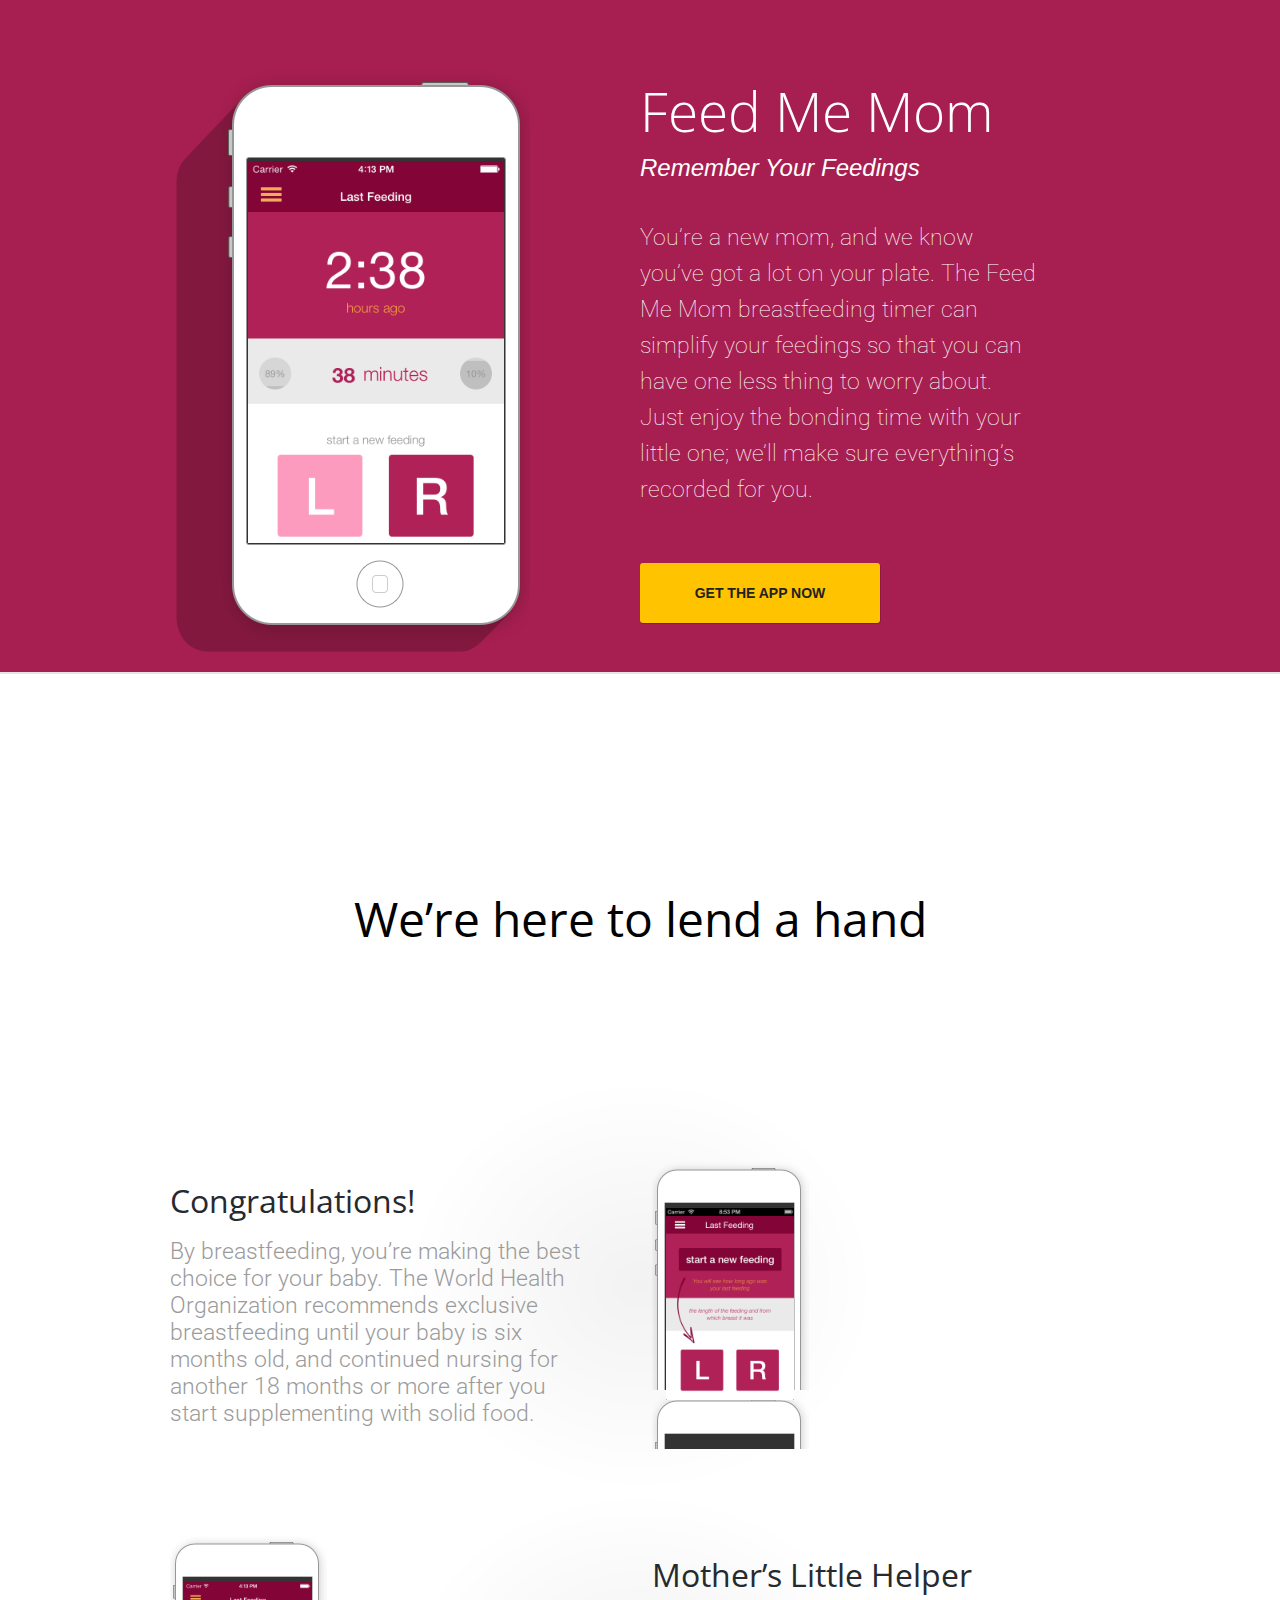
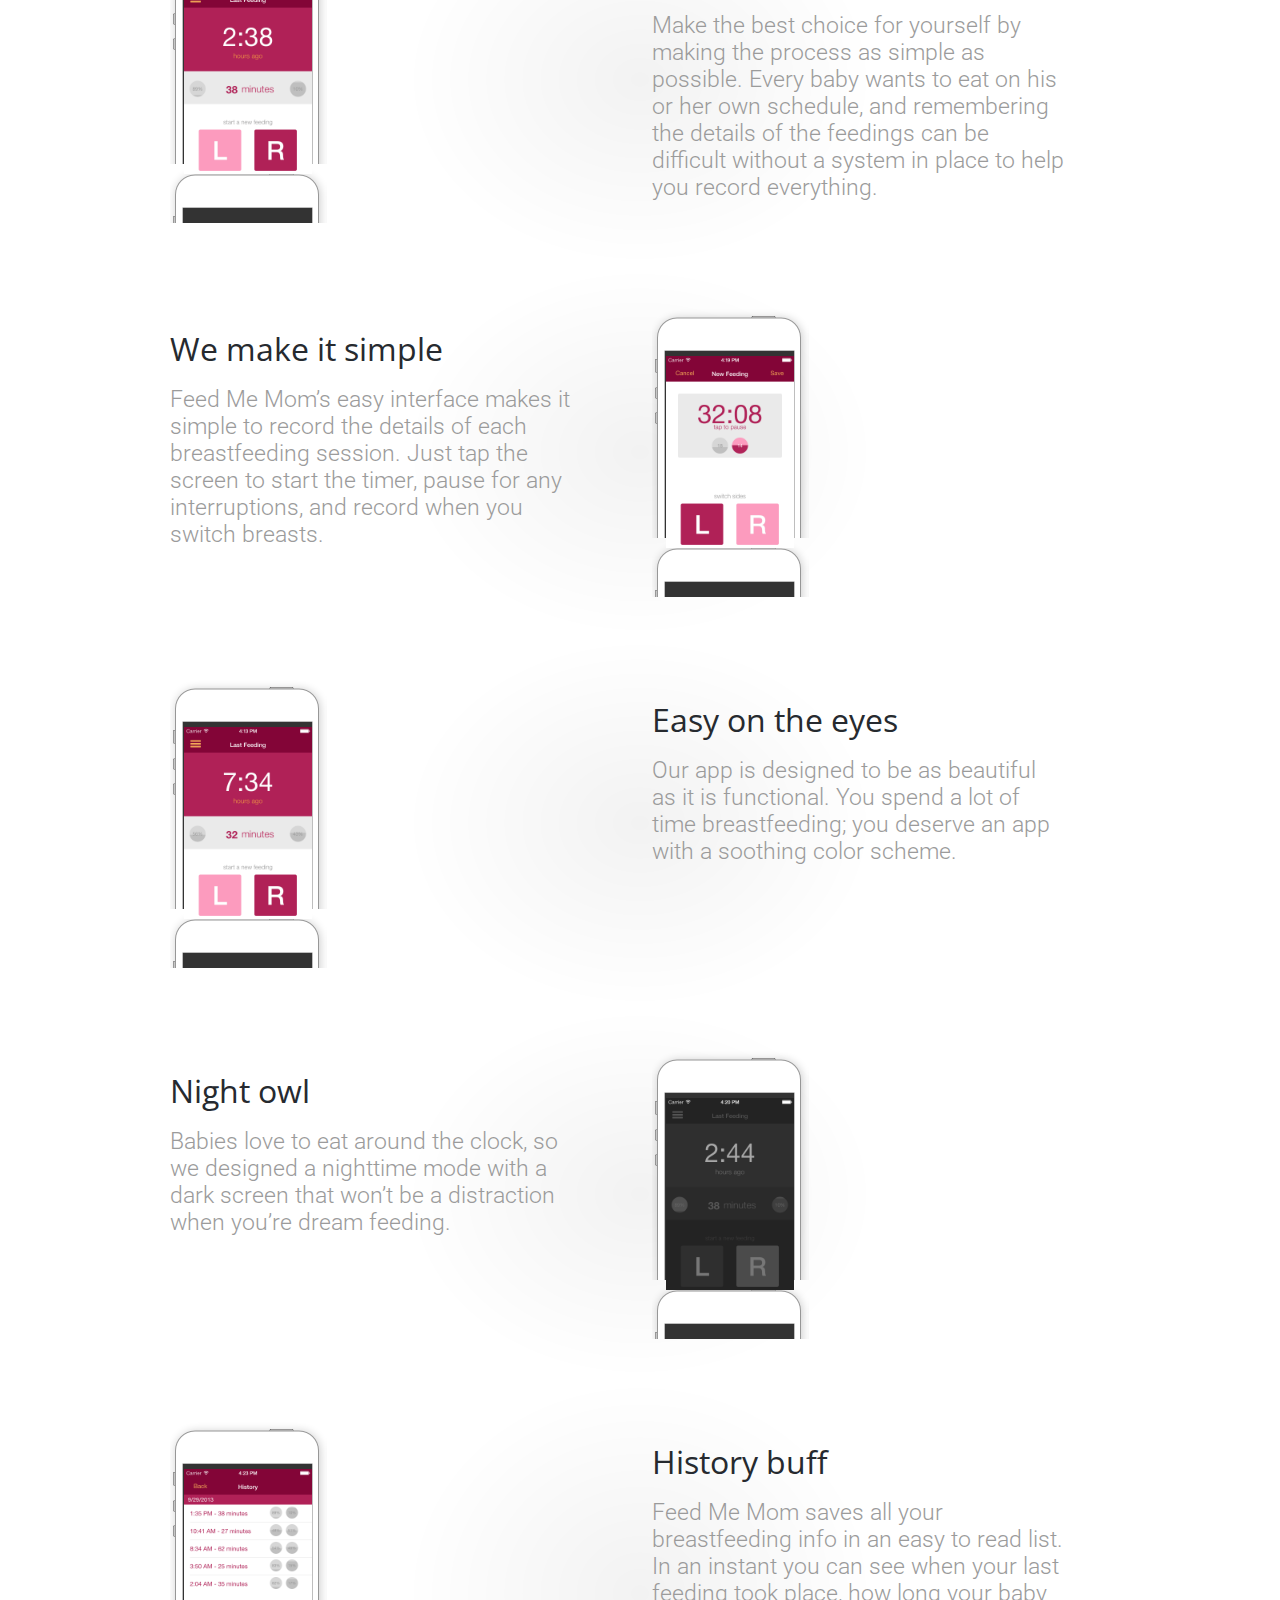
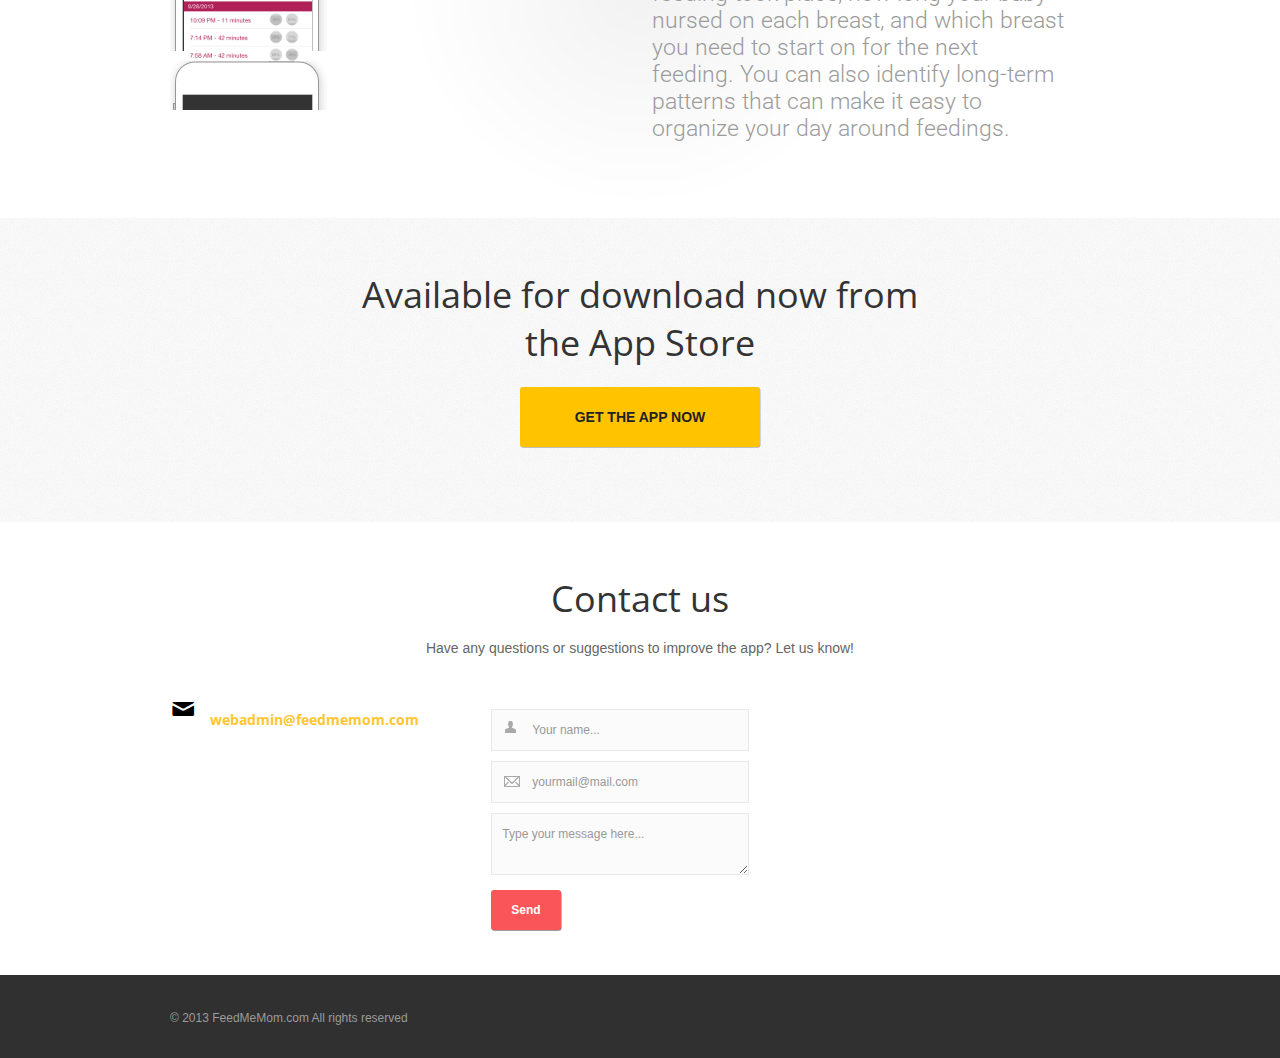
==== commit 6f78e54f: "Screenshots updated" ====
--- a/src/site/index.html
+++ b/src/site/index.html
@@ -56,7 +56,7 @@
                     </div>
                     <div class="buttons">
                         <div class="buy-button">
-                            <a class="pink-box style-white" href="https://itunes.apple.com/us/app/feedmemom/id692782735?ls=1&mt=8">Get the app now</a></div>
+                            <a class="pink-box style-white" href="https://itunes.apple.com/us/app/feedmemom/id692782735?ls=1&mt=8&at=10l9LP">Get the app now</a></div>
                         <!--<div class="demo-button"><a class="yellow-box style-white" href="#">Take a demo</a></div>-->
                     </div>
                 </div>
@@ -161,7 +161,7 @@
 
                         <div class="span6 rightside">
                             <div class="phone-box">
-                                <img src="img/screenshots/screen_nighmode.png" alt="" />
+                                <img src="img/screenshots/screen_nightmode.png" alt="" />
                             </div>
                         </div>
 
@@ -195,7 +195,7 @@
 			<h1>Available for download now from the App Store</h1>
 			<div class="row-fluid">
                 <div class="buy-button">
-                    <a class="pink-box style-white" href="https://itunes.apple.com/us/app/feedmemom/id692782735?ls=1&mt=8">Get the app now</a>
+                    <a class="pink-box style-white" href="https://itunes.apple.com/us/app/feedmemom/id692782735?ls=1&mt=8&at=10l9LP">Get the app now</a>
                 </div>
 			</div>
 		</div>
